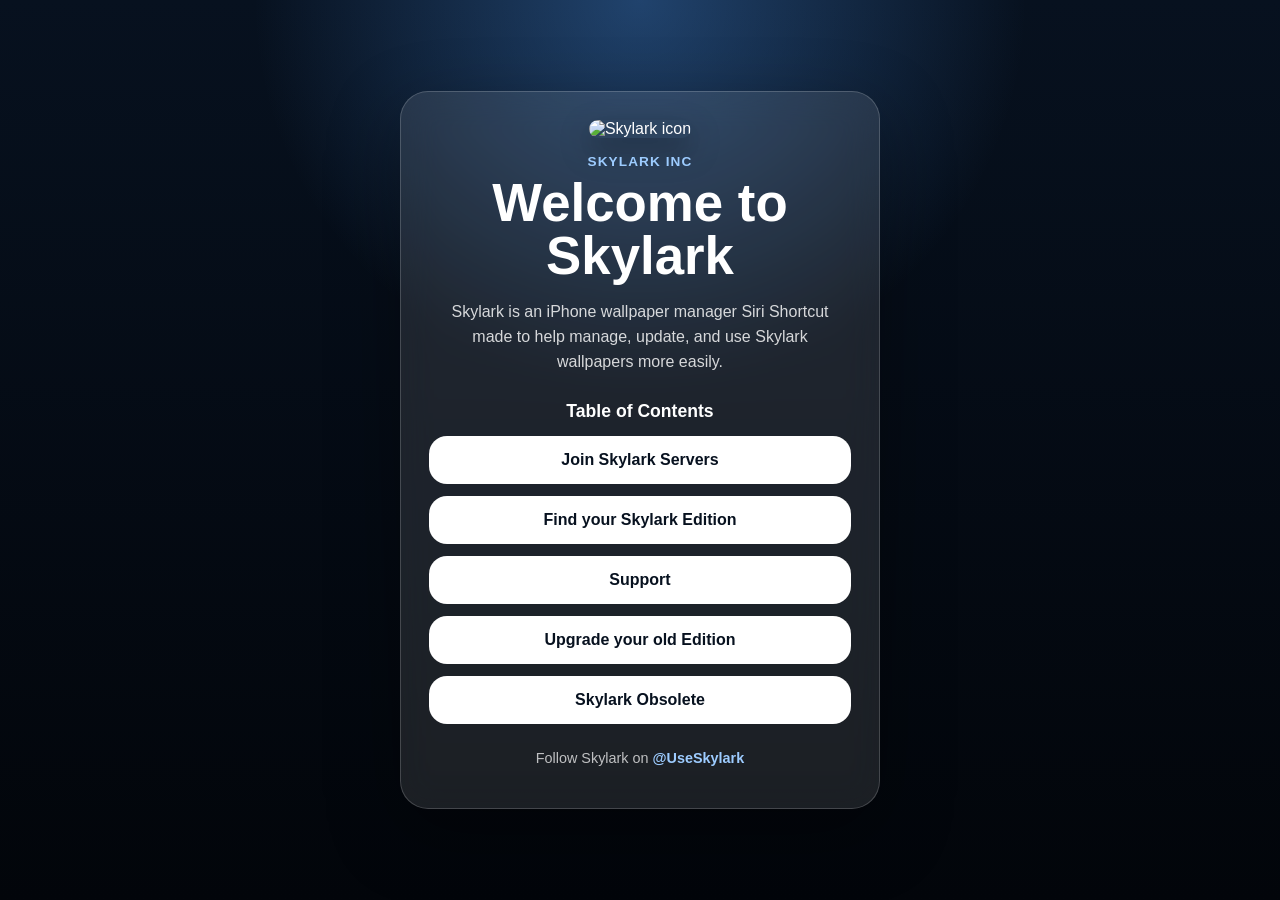
==== index.html @ 29548a76 "Update index.html" ====
<!DOCTYPE html>
<html lang="en">
<head>
  <meta charset="UTF-8" />
  <meta name="viewport" content="width=device-width, initial-scale=1.0" />

  <title>Skylark Inc</title>

  <link rel="stylesheet" href="/style.css" />
  <link rel="icon" href="/0019A648-6056-4C45-B1F3-145DB1BBA696.png" />
  <link rel="apple-touch-icon" href="/0019A648-6056-4C45-B1F3-145DB1BBA696.png" />
</head>
<body>
  <main class="page">
    <section class="card">
      <img src="/Web-icon.JPEG" alt="Skylark icon" class="logo" />

      <p class="eyebrow">Skylark Inc</p>

      <h1>Welcome to Skylark</h1>

      <p class="description">
        Skylark is an iPhone wallpaper manager Siri Shortcut made to help manage,
        update, and use Skylark wallpapers more easily.
      </p>

      <section class="toc">
  <h2>Table of Contents</h2>

  <a class="toc-button" href="/Join/">
    Join Skylark Servers
  </a>

  <a class="toc-button" href="/FindEdition/">
    Find your Skylark Edition
  </a>

  <a class="toc-button" href="/Support/">
    Support
  </a>

  <a class="toc-button" href="/UpgradeEdition/">
    Upgrade your old Edition
  </a>

  <a class="toc-button" href="/Support/Obsolete/">
    Skylark Obsolete
  </a>
</section>

      <footer>
        <p>
          Follow Skylark on
          <a href="https://x.com/UseSkylark" target="_blank" rel="noopener noreferrer">
            @UseSkylark
          </a>
        </p>
      </footer>
    </section>
  </main>
</body>
</html>
---- style.css ----
* {
  box-sizing: border-box;
}

html {
  min-height: 100%;
}

body {
  margin: 0;
  min-height: 100vh;
  font-family: -apple-system, BlinkMacSystemFont, "SF Pro Display", "Segoe UI", sans-serif;
  background:
    radial-gradient(circle at top, rgba(80, 160, 255, 0.35), transparent 35%),
    linear-gradient(180deg, #07111f, #02050a);
  color: #ffffff;
}

.page {
  min-height: 100vh;
  display: flex;
  align-items: center;
  justify-content: center;
  padding: 28px;
}

.card {
  width: 100%;
  max-width: 480px;
  padding: 28px;
  text-align: center;
  border-radius: 28px;
  background: rgba(255, 255, 255, 0.1);
  border: 1px solid rgba(255, 255, 255, 0.18);
  box-shadow: 0 24px 70px rgba(0, 0, 0, 0.35);
  backdrop-filter: blur(18px);
  -webkit-backdrop-filter: blur(18px);
}

.logo {
  width: 82px;
  height: 82px;
  object-fit: cover;
  border-radius: 22px;
  margin-bottom: 16px;
  box-shadow: 0 12px 30px rgba(0, 0, 0, 0.35);
}

.eyebrow {
  margin: 0 0 8px;
  color: #9dccff;
  font-size: 0.85rem;
  font-weight: 700;
  letter-spacing: 0.08em;
  text-transform: uppercase;
}

h1 {
  margin: 0;
  font-size: clamp(2.1rem, 9vw, 3.3rem);
  line-height: 1;
}

.description {
  margin: 18px auto 26px;
  max-width: 380px;
  color: rgba(255, 255, 255, 0.82);
  font-size: 1rem;
  line-height: 1.55;
}

.toc {
  margin-top: 18px;
}

.toc h2 {
  margin: 0 0 14px;
  font-size: 1.1rem;
}

.toc-button {
  display: block;
  width: 100%;
  margin: 12px 0;
  padding: 15px 18px;
  border-radius: 18px;
  text-decoration: none;
  color: #07111f;
  background: #ffffff;
  font-weight: 800;
  transition: transform 0.18s ease, opacity 0.18s ease;
}

.toc-button:hover {
  transform: translateY(-2px);
}

.toc-button:active {
  transform: scale(0.98);
  opacity: 0.85;
}

footer {
  margin-top: 26px;
  font-size: 0.9rem;
  color: rgba(255, 255, 255, 0.72);
}

footer a {
  color: #9dccff;
  font-weight: 800;
  text-decoration: none;
}

footer a:hover {
  text-decoration: underline;
}

@media (max-width: 420px) {
  .page {
    padding: 18px;
  }

  .card {
    padding: 24px 18px;
    border-radius: 24px;
  }

  .description {
    font-size: 0.95rem;
  }
}
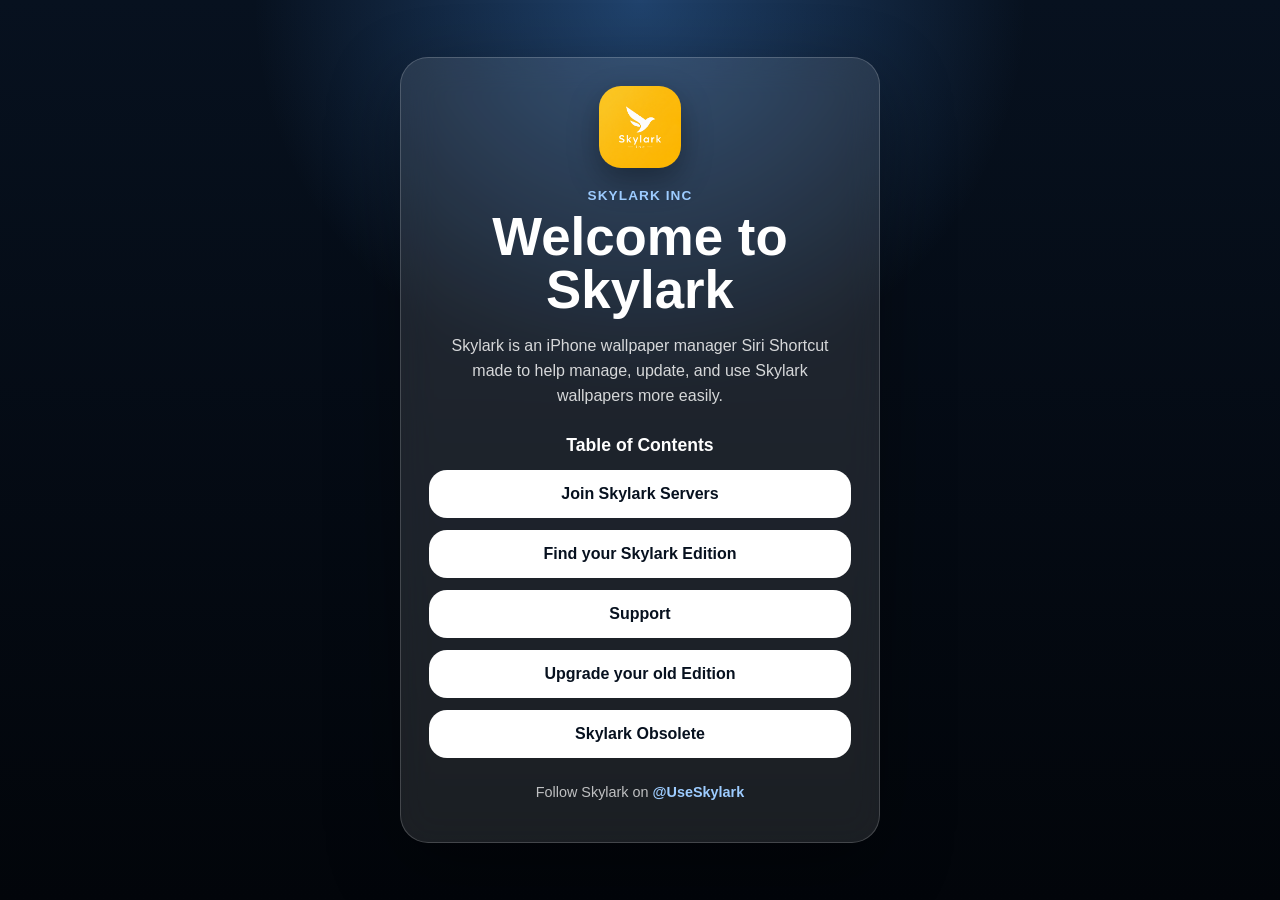
==== commit 8e14bd53: "Update index.html" ====
--- a/index.html
+++ b/index.html
@@ -13,7 +13,7 @@
 <body>
   <main class="page">
     <section class="card">
-      <img src="/Web-icon.JPEG" alt="Skylark icon" class="logo" />
+      <img src="/0019A648-6056-4C45-B1F3-145DB1BBA696.png" alt="Skylark icon" class="logo" />
 
       <p class="eyebrow">Skylark Inc</p>
 
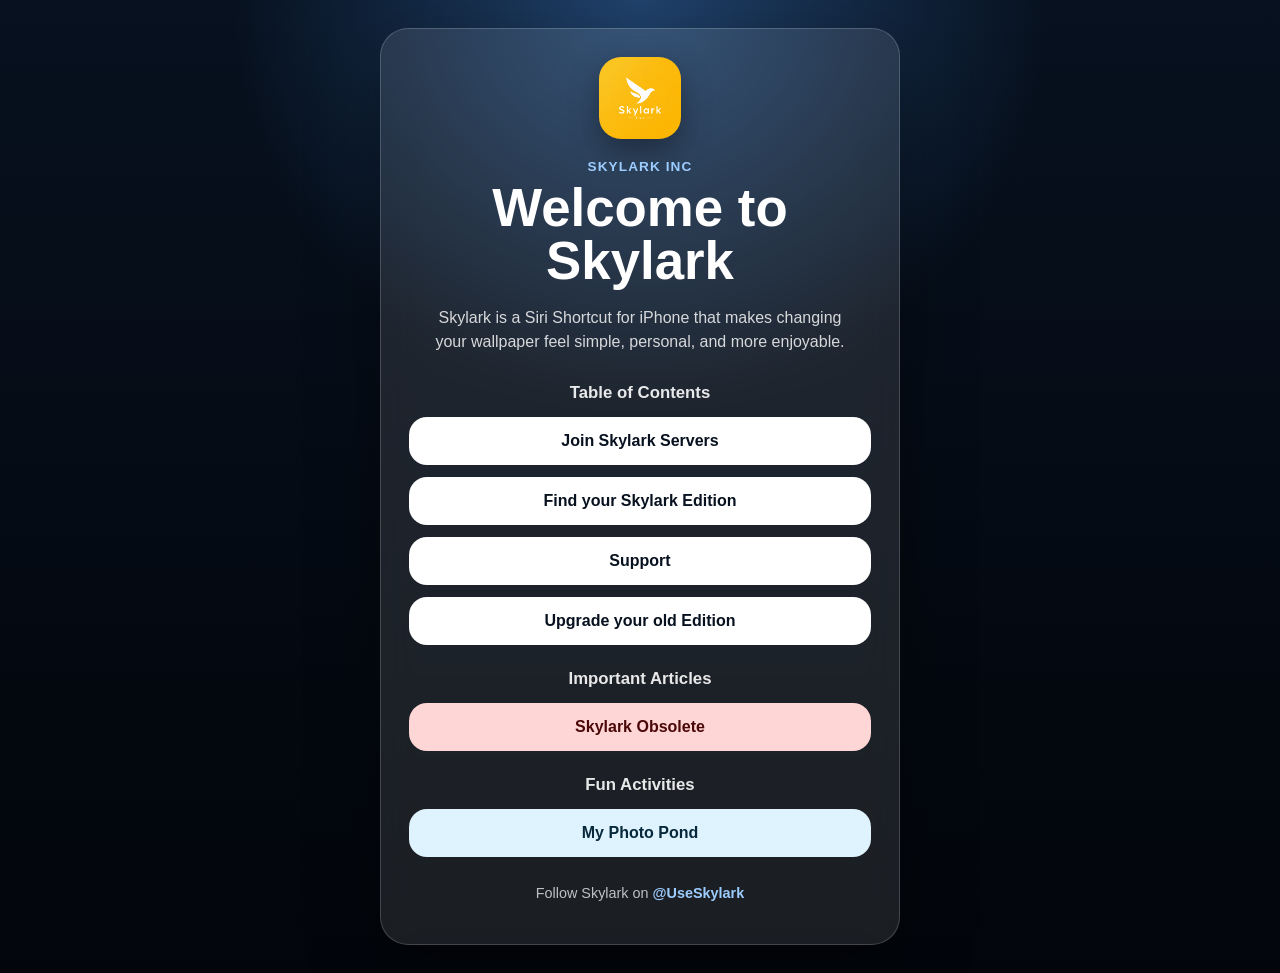
==== commit 459f976b: "Update index.html" ====
--- a/index.html
+++ b/index.html
@@ -20,33 +20,34 @@
       <h1>Welcome to Skylark</h1>
 
       <p class="description">
-        Skylark is an iPhone wallpaper manager Siri Shortcut made to help manage,
-        update, and use Skylark wallpapers more easily.
+        Skylark is a Siri Shortcut for iPhone that makes changing your wallpaper feel simple,
+        personal, and more enjoyable.
       </p>
 
-      <section class="toc">
-  <h2>Table of Contents</h2>
+      <section class="link-section">
+        <h2>Table of Contents</h2>
 
-  <a class="toc-button" href="/Join/">
-    Join Skylark Servers
-  </a>
+        <a class="link-button" href="/Join/">Join Skylark Servers</a>
+        <a class="link-button" href="/FindEdition/">Find your Skylark Edition</a>
+        <a class="link-button" href="/Support/">Support</a>
+        <a class="link-button" href="/UpgradeEdition/">Upgrade your old Edition</a>
+      </section>
 
-  <a class="toc-button" href="/FindEdition/">
-    Find your Skylark Edition
-  </a>
+      <section class="link-section">
+        <h2>Important Articles</h2>
 
-  <a class="toc-button" href="/Support/">
-    Support
-  </a>
+        <a class="link-button warning-link" href="/Support/Obsolete/">
+          Skylark Obsolete
+        </a>
+      </section>
 
-  <a class="toc-button" href="/UpgradeEdition/">
-    Upgrade your old Edition
-  </a>
+      <section class="link-section">
+        <h2>Fun Activities</h2>
 
-  <a class="toc-button" href="/Support/Obsolete/">
-    Skylark Obsolete
-  </a>
-</section>
+        <a class="link-button fun-link" href="/MyPhotoPond/">
+          My Photo Pond
+        </a>
+      </section>
 
       <footer>
         <p>
--- a/style.css
+++ b/style.css
@@ -26,7 +26,7 @@
 
 .card {
   width: 100%;
-  max-width: 480px;
+  max-width: 520px;
   padding: 28px;
   text-align: center;
   border-radius: 28px;
@@ -62,23 +62,24 @@
 }
 
 .description {
-  margin: 18px auto 26px;
-  max-width: 380px;
+  margin: 18px auto 28px;
+  max-width: 410px;
   color: rgba(255, 255, 255, 0.82);
   font-size: 1rem;
   line-height: 1.55;
 }
 
-.toc {
-  margin-top: 18px;
+.link-section {
+  margin-top: 24px;
 }
 
-.toc h2 {
+.link-section h2 {
   margin: 0 0 14px;
-  font-size: 1.1rem;
+  font-size: 1.05rem;
+  color: rgba(255, 255, 255, 0.9);
 }
 
-.toc-button {
+.link-button {
   display: block;
   width: 100%;
   margin: 12px 0;
@@ -91,17 +92,27 @@
   transition: transform 0.18s ease, opacity 0.18s ease;
 }
 
-.toc-button:hover {
+.link-button:hover {
   transform: translateY(-2px);
 }
 
-.toc-button:active {
+.link-button:active {
   transform: scale(0.98);
   opacity: 0.85;
 }
 
+.warning-link {
+  background: #ffd6d6;
+  color: #4b0808;
+}
+
+.fun-link {
+  background: #dff3ff;
+  color: #06283a;
+}
+
 footer {
-  margin-top: 26px;
+  margin-top: 28px;
   font-size: 0.9rem;
   color: rgba(255, 255, 255, 0.72);
 }
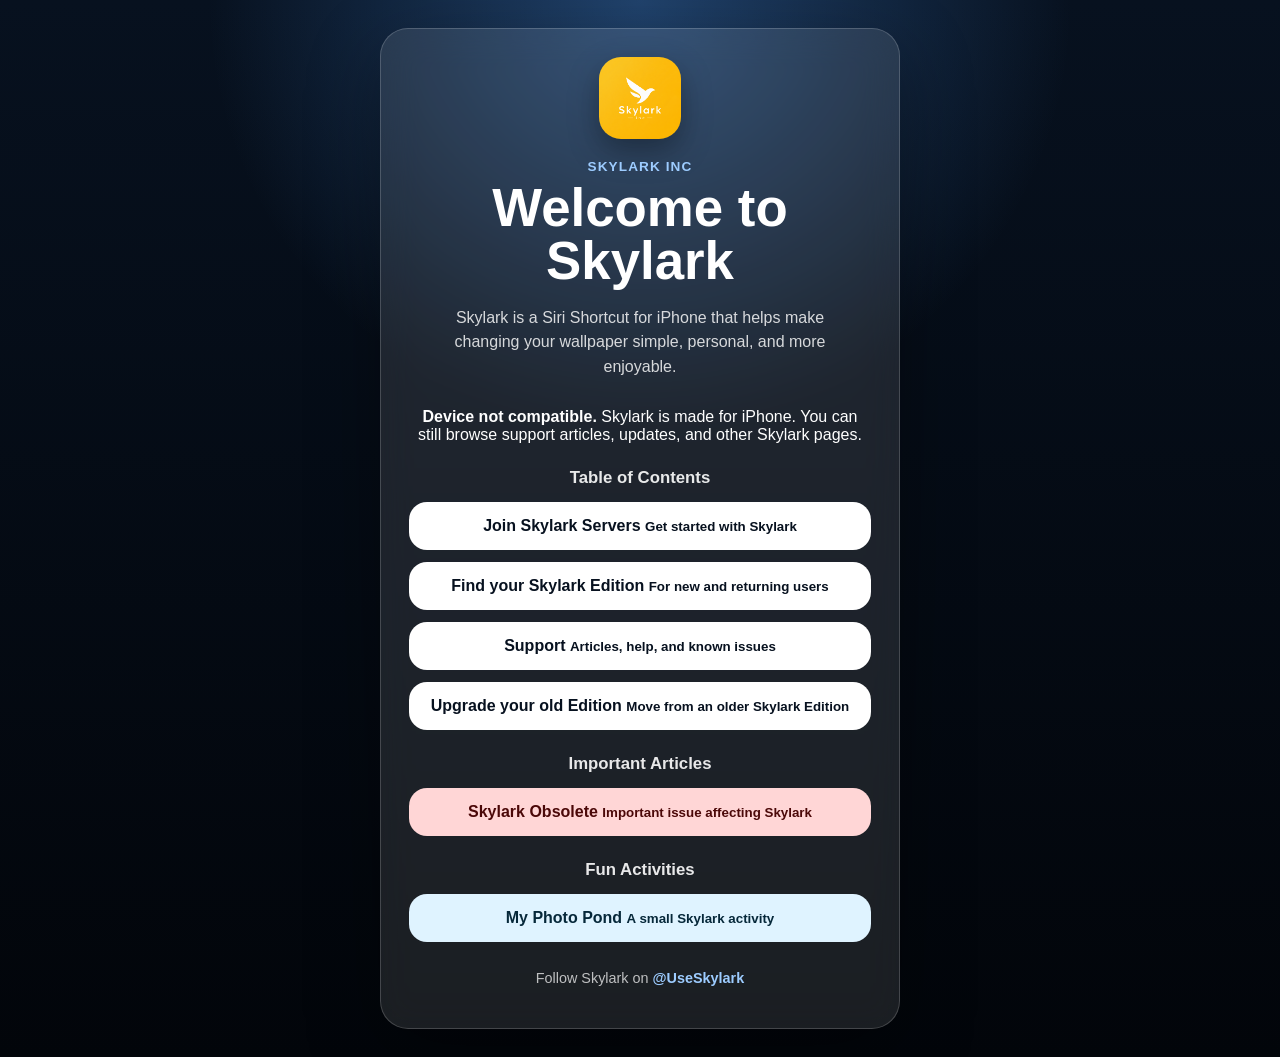
==== commit 1eb06fd7: "Update index.html" ====
--- a/index.html
+++ b/index.html
@@ -10,6 +10,7 @@
   <link rel="icon" href="/0019A648-6056-4C45-B1F3-145DB1BBA696.png" />
   <link rel="apple-touch-icon" href="/0019A648-6056-4C45-B1F3-145DB1BBA696.png" />
 </head>
+
 <body>
   <main class="page">
     <section class="card">
@@ -20,24 +21,45 @@
       <h1>Welcome to Skylark</h1>
 
       <p class="description">
-        Skylark is a Siri Shortcut for iPhone that makes changing your wallpaper feel simple,
+        Skylark is a Siri Shortcut for iPhone that helps make changing your wallpaper simple,
         personal, and more enjoyable.
       </p>
+
+      <div id="device-warning" class="device-warning" hidden>
+        <strong>Device not compatible.</strong>
+        Skylark is made for iPhone. You can still browse support articles, updates, and other Skylark pages.
+      </div>
 
       <section class="link-section">
         <h2>Table of Contents</h2>
 
-        <a class="link-button" href="/Join/">Join Skylark Servers</a>
-        <a class="link-button" href="/FindEdition/">Find your Skylark Edition</a>
-        <a class="link-button" href="/Support/">Support</a>
-        <a class="link-button" href="/UpgradeEdition/">Upgrade your old Edition</a>
+        <a class="link-button" href="/Join/">
+          <span>Join Skylark Servers</span>
+          <small>Get started with Skylark</small>
+        </a>
+
+        <a class="link-button" href="/FindEdition/">
+          <span>Find your Skylark Edition</span>
+          <small>For new and returning users</small>
+        </a>
+
+        <a class="link-button" href="/Support/">
+          <span>Support</span>
+          <small>Articles, help, and known issues</small>
+        </a>
+
+        <a class="link-button" href="/UpgradeEdition/">
+          <span>Upgrade your old Edition</span>
+          <small>Move from an older Skylark Edition</small>
+        </a>
       </section>
 
       <section class="link-section">
         <h2>Important Articles</h2>
 
         <a class="link-button warning-link" href="/Support/Obsolete/">
-          Skylark Obsolete
+          <span>Skylark Obsolete</span>
+          <small>Important issue affecting Skylark</small>
         </a>
       </section>
 
@@ -45,19 +67,33 @@
         <h2>Fun Activities</h2>
 
         <a class="link-button fun-link" href="/MyPhotoPond/">
-          My Photo Pond
+          <span>My Photo Pond</span>
+          <small>A small Skylark activity</small>
         </a>
       </section>
 
       <footer>
         <p>
           Follow Skylark on
-          <a href="https://x.com/UseSkylark" target="_blank" rel="noopener noreferrer">
-            @UseSkylark
-          </a>
+          <a href="https://x.com/UseSkylark" target="_blank" rel="noopener noreferrer">@UseSkylark</a>
         </p>
       </footer>
     </section>
   </main>
+
+  <script>
+    const ua = navigator.userAgent || navigator.vendor || "";
+
+    const isIPhone = /iPhone|iPod/i.test(ua);
+    const isIPad = /iPad/i.test(ua);
+    const isMac = /Macintosh|Mac OS X/i.test(ua);
+    const isAndroid = /Android/i.test(ua);
+
+    const isCompatibleOrAllowed = isIPhone || isIPad || isMac;
+
+    if (!isCompatibleOrAllowed || isAndroid) {
+      document.getElementById("device-warning").hidden = false;
+    }
+  </script>
 </body>
 </html>
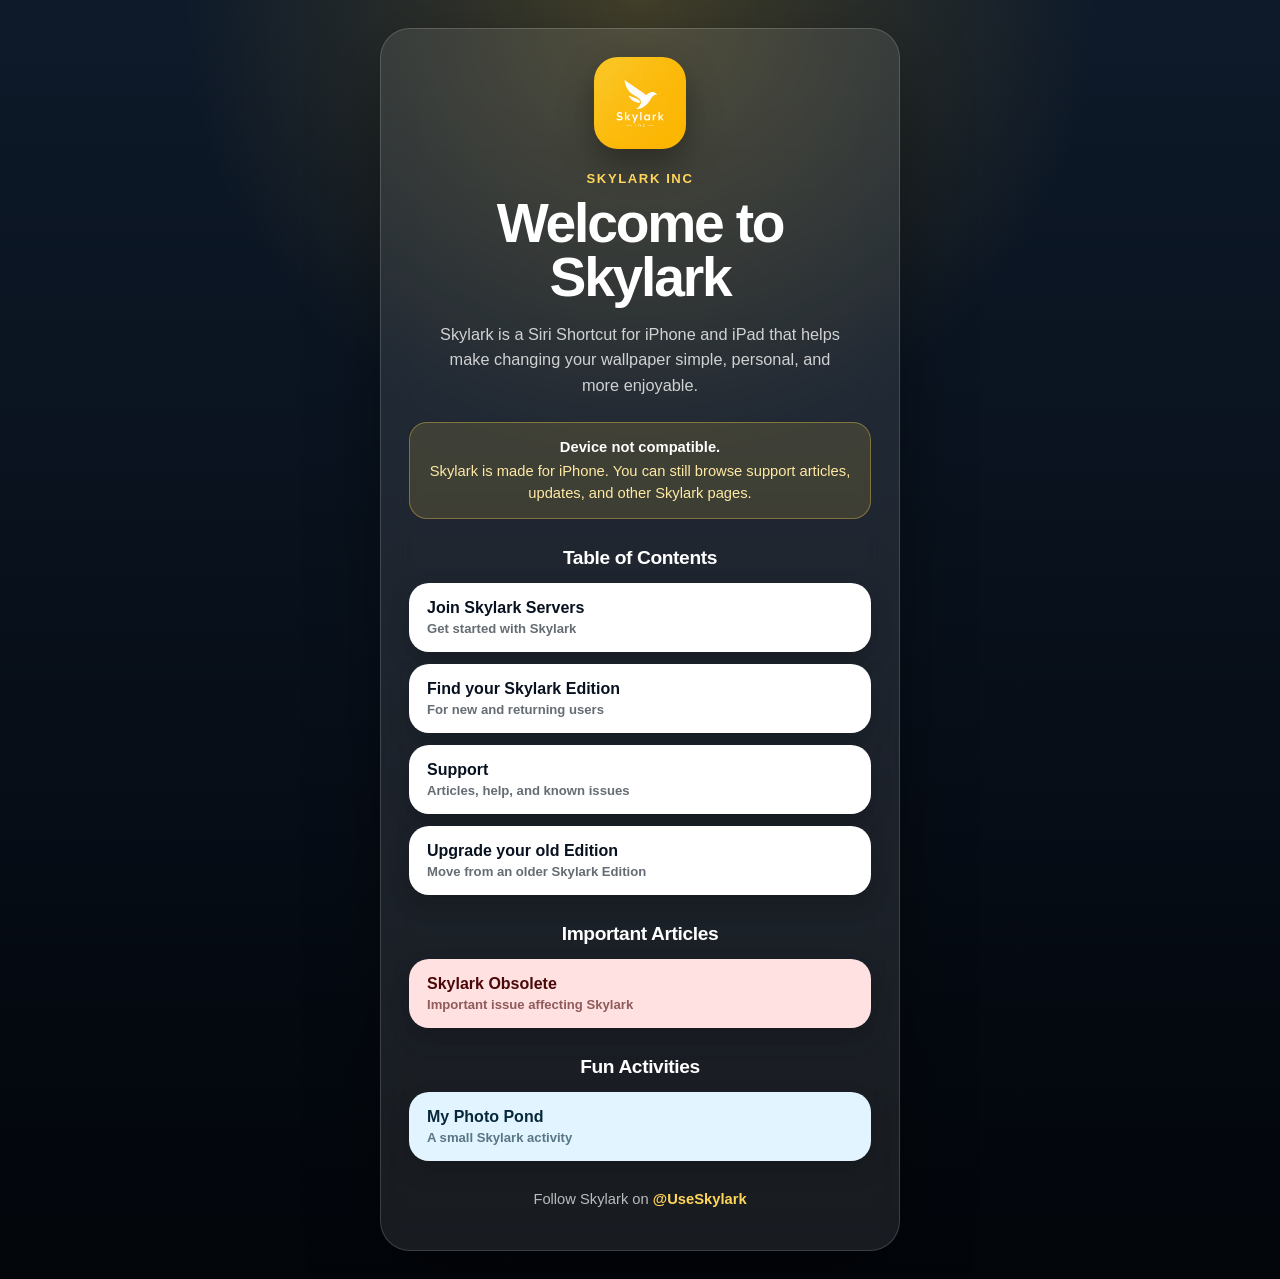
==== commit cdd63a60: "Update index.html" ====
--- a/index.html
+++ b/index.html
@@ -21,7 +21,7 @@
       <h1>Welcome to Skylark</h1>
 
       <p class="description">
-        Skylark is a Siri Shortcut for iPhone that helps make changing your wallpaper simple,
+        Skylark is a Siri Shortcut for iPhone and iPad that helps make changing your wallpaper simple,
         personal, and more enjoyable.
       </p>
 
--- a/style.css
+++ b/style.css
@@ -11,8 +11,8 @@
   min-height: 100vh;
   font-family: -apple-system, BlinkMacSystemFont, "SF Pro Display", "Segoe UI", sans-serif;
   background:
-    radial-gradient(circle at top, rgba(80, 160, 255, 0.35), transparent 35%),
-    linear-gradient(180deg, #07111f, #02050a);
+    radial-gradient(circle at top, rgba(255, 198, 41, 0.22), transparent 32%),
+    linear-gradient(180deg, #0e1a2a, #02050a);
   color: #ffffff;
 }
 
@@ -29,96 +29,138 @@
   max-width: 520px;
   padding: 28px;
   text-align: center;
-  border-radius: 28px;
-  background: rgba(255, 255, 255, 0.1);
-  border: 1px solid rgba(255, 255, 255, 0.18);
-  box-shadow: 0 24px 70px rgba(0, 0, 0, 0.35);
+  border-radius: 30px;
+  background: rgba(255, 255, 255, 0.09);
+  border: 1px solid rgba(255, 255, 255, 0.16);
+  box-shadow: 0 24px 70px rgba(0, 0, 0, 0.38);
   backdrop-filter: blur(18px);
   -webkit-backdrop-filter: blur(18px);
 }
 
 .logo {
-  width: 82px;
-  height: 82px;
+  width: 92px;
+  height: 92px;
   object-fit: cover;
-  border-radius: 22px;
-  margin-bottom: 16px;
-  box-shadow: 0 12px 30px rgba(0, 0, 0, 0.35);
+  border-radius: 24px;
+  margin-bottom: 18px;
+  box-shadow: 0 14px 34px rgba(0, 0, 0, 0.36);
 }
 
 .eyebrow {
-  margin: 0 0 8px;
-  color: #9dccff;
-  font-size: 0.85rem;
-  font-weight: 700;
-  letter-spacing: 0.08em;
+  margin: 0 0 10px;
+  color: #ffd65a;
+  font-size: 0.82rem;
+  font-weight: 800;
+  letter-spacing: 0.12em;
   text-transform: uppercase;
 }
 
 h1 {
   margin: 0;
-  font-size: clamp(2.1rem, 9vw, 3.3rem);
-  line-height: 1;
+  font-size: clamp(2.25rem, 9vw, 3.45rem);
+  line-height: 0.98;
+  letter-spacing: -0.04em;
 }
 
 .description {
-  margin: 18px auto 28px;
+  margin: 18px auto 24px;
   max-width: 410px;
-  color: rgba(255, 255, 255, 0.82);
-  font-size: 1rem;
+  color: rgba(255, 255, 255, 0.78);
+  font-size: 1.02rem;
   line-height: 1.55;
 }
 
+.device-warning {
+  margin: 20px 0 8px;
+  padding: 14px 16px;
+  border-radius: 18px;
+  background: rgba(255, 214, 80, 0.14);
+  border: 1px solid rgba(255, 214, 80, 0.35);
+  color: #ffe9a3;
+  font-size: 0.92rem;
+  line-height: 1.45;
+}
+
+.device-warning strong {
+  display: block;
+  color: #ffffff;
+  margin-bottom: 3px;
+}
+
 .link-section {
-  margin-top: 24px;
+  margin-top: 28px;
 }
 
 .link-section h2 {
   margin: 0 0 14px;
-  font-size: 1.05rem;
-  color: rgba(255, 255, 255, 0.9);
+  font-size: 1.2rem;
+  letter-spacing: -0.02em;
 }
 
 .link-button {
   display: block;
   width: 100%;
   margin: 12px 0;
-  padding: 15px 18px;
-  border-radius: 18px;
+  padding: 16px 18px;
+  border-radius: 20px;
+  text-align: left;
   text-decoration: none;
   color: #07111f;
   background: #ffffff;
   font-weight: 800;
-  transition: transform 0.18s ease, opacity 0.18s ease;
+  box-shadow: 0 10px 22px rgba(0, 0, 0, 0.18);
+  transition: transform 0.18s ease, opacity 0.18s ease, box-shadow 0.18s ease;
+}
+
+.link-button span {
+  display: block;
+  font-size: 1rem;
+}
+
+.link-button small {
+  display: block;
+  margin-top: 4px;
+  color: rgba(7, 17, 31, 0.62);
+  font-size: 0.82rem;
+  font-weight: 700;
 }
 
 .link-button:hover {
   transform: translateY(-2px);
+  box-shadow: 0 14px 26px rgba(0, 0, 0, 0.24);
 }
 
 .link-button:active {
-  transform: scale(0.98);
-  opacity: 0.85;
+  transform: scale(0.985);
+  opacity: 0.86;
 }
 
 .warning-link {
-  background: #ffd6d6;
+  background: #ffe1e1;
   color: #4b0808;
 }
 
+.warning-link small {
+  color: rgba(75, 8, 8, 0.62);
+}
+
 .fun-link {
-  background: #dff3ff;
+  background: #e1f4ff;
   color: #06283a;
 }
 
+.fun-link small {
+  color: rgba(6, 40, 58, 0.62);
+}
+
 footer {
-  margin-top: 28px;
-  font-size: 0.9rem;
-  color: rgba(255, 255, 255, 0.72);
+  margin-top: 30px;
+  font-size: 0.92rem;
+  color: rgba(255, 255, 255, 0.7);
 }
 
 footer a {
-  color: #9dccff;
+  color: #ffd65a;
   font-weight: 800;
   text-decoration: none;
 }
@@ -134,10 +176,19 @@
 
   .card {
     padding: 24px 18px;
-    border-radius: 24px;
+    border-radius: 26px;
+  }
+
+  .logo {
+    width: 84px;
+    height: 84px;
   }
 
   .description {
-    font-size: 0.95rem;
+    font-size: 0.96rem;
+  }
+
+  .link-button {
+    padding: 15px 16px;
   }
 }
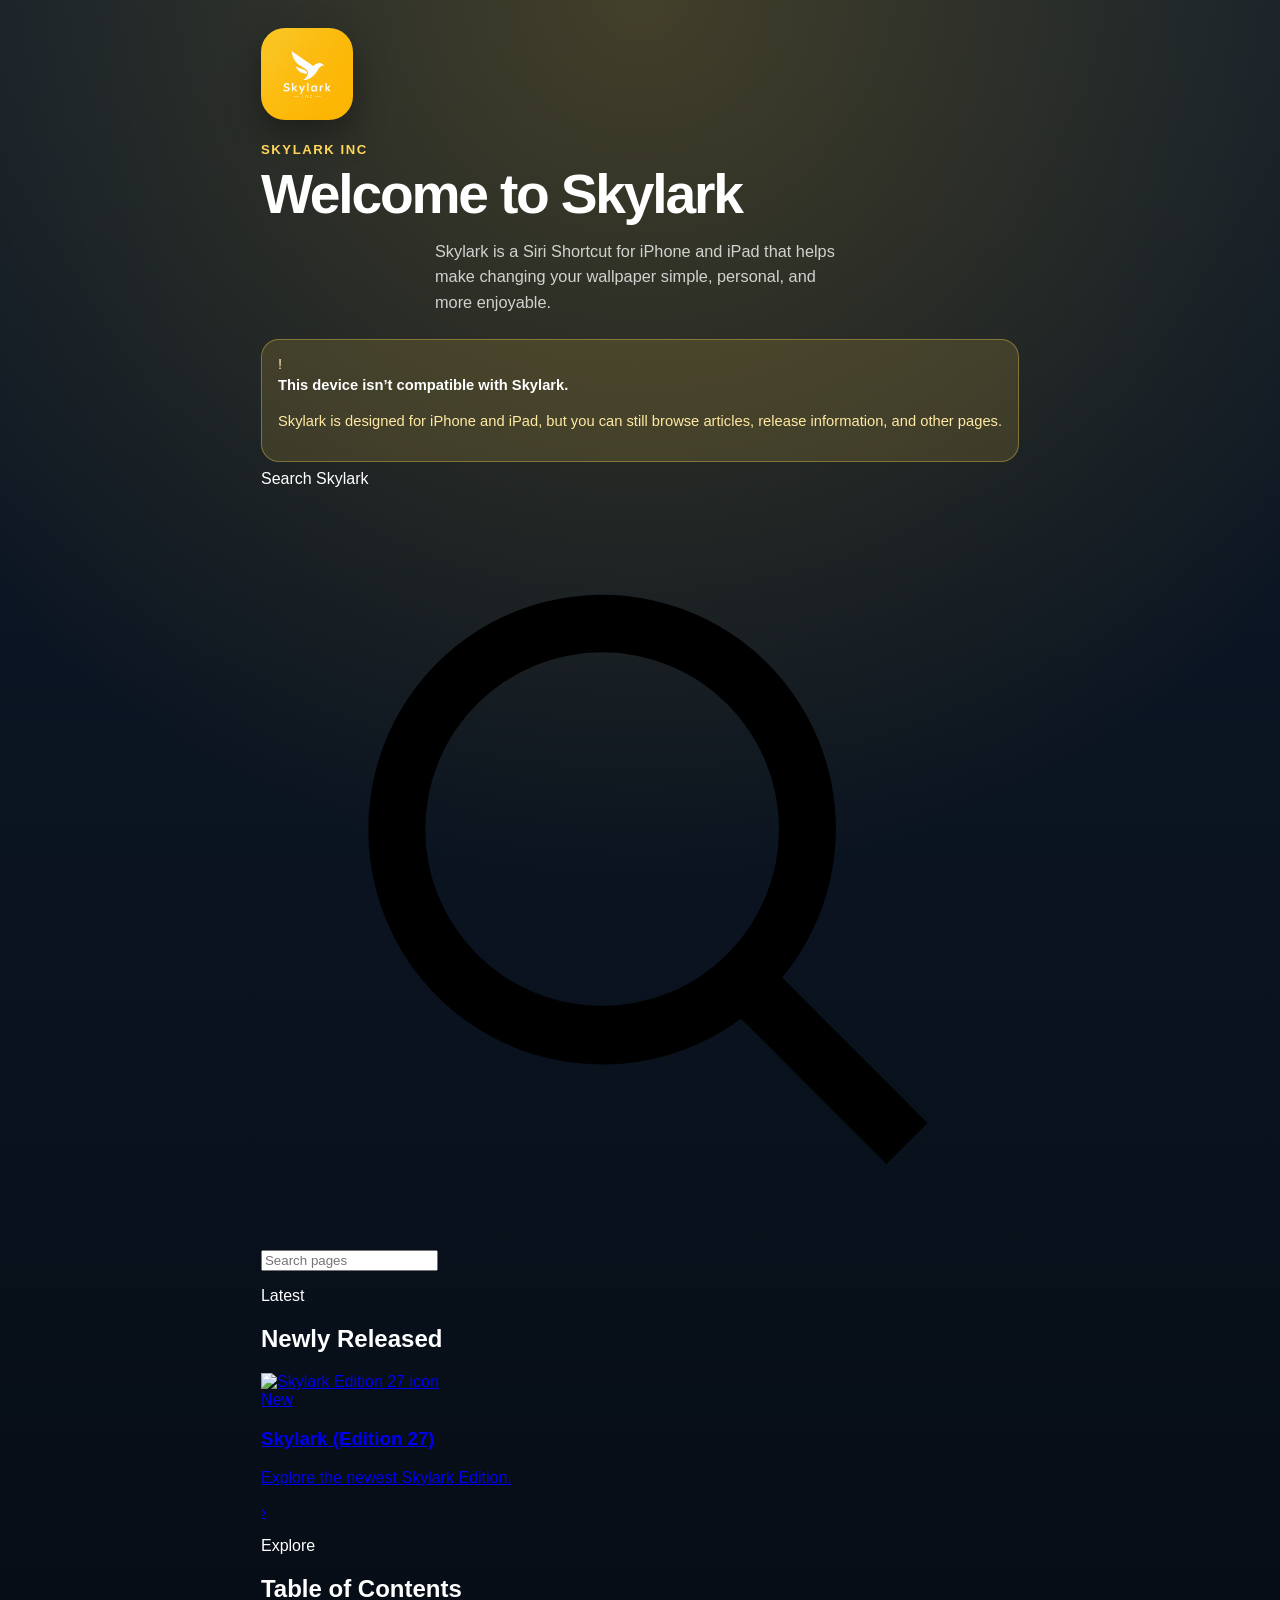
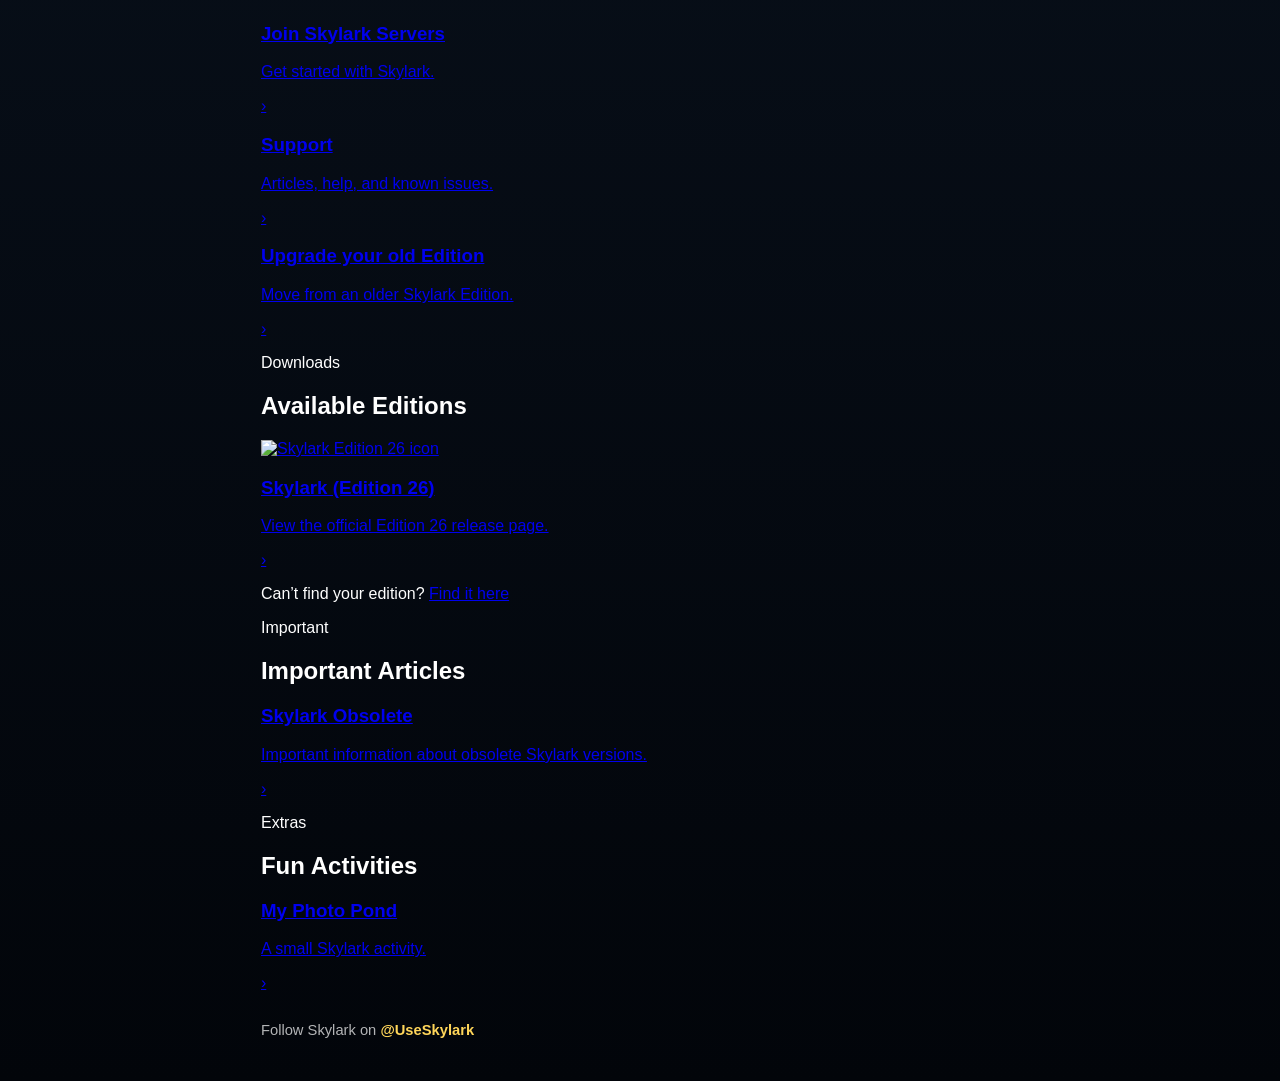
==== commit 899f500e: "Update index.html" ====
--- a/index.html
+++ b/index.html
@@ -2,98 +2,838 @@
 <html lang="en">
 <head>
   <meta charset="UTF-8" />
-  <meta name="viewport" content="width=device-width, initial-scale=1.0" />
+
+  <meta
+    name="viewport"
+    content="width=device-width, initial-scale=1.0, viewport-fit=cover"
+  />
+
+  <meta
+    name="theme-color"
+    content="#07111f"
+  />
 
   <title>Skylark Inc</title>
 
-  <link rel="stylesheet" href="/style.css" />
-  <link rel="icon" href="/0019A648-6056-4C45-B1F3-145DB1BBA696.png" />
-  <link rel="apple-touch-icon" href="/0019A648-6056-4C45-B1F3-145DB1BBA696.png" />
+  <link
+    rel="stylesheet"
+    href="/style.css"
+  />
+
+  <link
+    rel="icon"
+    href="/0019A648-6056-4C45-B1F3-145DB1BBA696.png"
+  />
+
+  <link
+    rel="apple-touch-icon"
+    href="/0019A648-6056-4C45-B1F3-145DB1BBA696.png"
+  />
 </head>
 
 <body>
+
   <main class="page">
-    <section class="card">
-      <img src="/0019A648-6056-4C45-B1F3-145DB1BBA696.png" alt="Skylark icon" class="logo" />
-
-      <p class="eyebrow">Skylark Inc</p>
-
-      <h1>Welcome to Skylark</h1>
-
-      <p class="description">
-        Skylark is a Siri Shortcut for iPhone and iPad that helps make changing your wallpaper simple,
-        personal, and more enjoyable.
-      </p>
-
-      <div id="device-warning" class="device-warning" hidden>
-        <strong>Device not compatible.</strong>
-        Skylark is made for iPhone. You can still browse support articles, updates, and other Skylark pages.
+
+    <div class="site-shell">
+
+      <!-- =====================================================
+           HERO
+      ====================================================== -->
+
+      <header class="hero">
+
+        <img
+          src="/0019A648-6056-4C45-B1F3-145DB1BBA696.png"
+          alt="Skylark icon"
+          class="logo"
+        />
+
+        <p class="eyebrow">
+          Skylark Inc
+        </p>
+
+        <h1>
+          Welcome to Skylark
+        </h1>
+
+        <p class="description">
+          Skylark is a Siri Shortcut for iPhone and iPad that helps make
+          changing your wallpaper simple, personal, and more enjoyable.
+        </p>
+
+      </header>
+
+
+      <!-- =====================================================
+           DEVICE WARNING
+      ====================================================== -->
+
+      <div
+        id="device-warning"
+        class="device-warning"
+        hidden
+      >
+        <div class="warning-icon">
+          !
+        </div>
+
+        <div>
+          <strong>
+            This device isn’t compatible with Skylark.
+          </strong>
+
+          <p>
+            Skylark is designed for iPhone and iPad, but you can still
+            browse articles, release information, and other pages.
+          </p>
+        </div>
       </div>
 
-      <section class="link-section">
-        <h2>Table of Contents</h2>
-
-        <a class="link-button" href="/Join/">
-          <span>Join Skylark Servers</span>
-          <small>Get started with Skylark</small>
-        </a>
-
-        <a class="link-button" href="/FindEdition/">
-          <span>Find your Skylark Edition</span>
-          <small>For new and returning users</small>
-        </a>
-
-        <a class="link-button" href="/Support/">
-          <span>Support</span>
-          <small>Articles, help, and known issues</small>
-        </a>
-
-        <a class="link-button" href="/UpgradeEdition/">
-          <span>Upgrade your old Edition</span>
-          <small>Move from an older Skylark Edition</small>
-        </a>
+
+      <!-- =====================================================
+           SEARCH
+      ====================================================== -->
+
+      <section class="search-section">
+
+        <label
+          for="siteSearch"
+          class="search-label"
+        >
+          Search Skylark
+        </label>
+
+        <div class="search-box">
+
+          <svg
+            class="search-icon"
+            viewBox="0 0 24 24"
+            aria-hidden="true"
+          >
+            <path
+              d="M10.8 5.2a5.6 5.6 0 1 0 0 11.2 5.6 5.6 0 0 0 0-11.2Zm-7.4 5.6a7.4 7.4 0 1 1 13.1 4.7l4.6 4.6-1.3 1.3-4.6-4.6a7.4 7.4 0 0 1-11.8-6Z"
+            />
+          </svg>
+
+          <input
+            type="search"
+            id="siteSearch"
+            placeholder="Search pages"
+            autocomplete="off"
+            spellcheck="false"
+          />
+
+          <button
+            type="button"
+            id="clearSearch"
+            class="clear-search"
+            aria-label="Clear search"
+            hidden
+          >
+            ×
+          </button>
+
+        </div>
+
+        <p
+          id="searchStatus"
+          class="search-status"
+          aria-live="polite"
+        ></p>
+
       </section>
 
-      <section class="link-section">
-        <h2>Important Articles</h2>
-
-        <a class="link-button warning-link" href="/Support/Obsolete/">
-          <span>Skylark Obsolete</span>
-          <small>Important issue affecting Skylark</small>
-        </a>
+
+      <!-- =====================================================
+           NEWLY RELEASED
+      ====================================================== -->
+
+      <section
+        class="content-section searchable-section"
+        data-section
+      >
+
+        <div class="section-heading">
+
+          <div>
+            <p class="section-kicker">
+              Latest
+            </p>
+
+            <h2>
+              Newly Released
+            </h2>
+          </div>
+
+        </div>
+
+
+        <div class="product-grid">
+
+          <a
+            class="product-card new-release searchable-item"
+            href="https://skylark-inc.github.io/Skylark-Edition27/"
+            data-search="Skylark Edition 27 newly released latest release iOS 27"
+          >
+
+            <img
+              src="https://skylark-inc.github.io/Skylark-Edition27/Skylark-Edition-27-Icon.jpeg"
+              alt="Skylark Edition 27 icon"
+              class="product-icon"
+            />
+
+            <div class="product-info">
+
+              <span class="new-badge">
+                New
+              </span>
+
+              <h3>
+                Skylark (Edition 27)
+              </h3>
+
+              <p>
+                Explore the newest Skylark Edition.
+              </p>
+
+            </div>
+
+            <span
+              class="chevron"
+              aria-hidden="true"
+            >
+              ›
+            </span>
+
+          </a>
+
+        </div>
+
       </section>
 
-      <section class="link-section">
-        <h2>Fun Activities</h2>
-
-        <a class="link-button fun-link" href="/MyPhotoPond/">
-          <span>My Photo Pond</span>
-          <small>A small Skylark activity</small>
-        </a>
+
+      <!-- =====================================================
+           TABLE OF CONTENTS
+      ====================================================== -->
+
+      <section
+        class="content-section searchable-section"
+        data-section
+      >
+
+        <div class="section-heading">
+
+          <div>
+            <p class="section-kicker">
+              Explore
+            </p>
+
+            <h2>
+              Table of Contents
+            </h2>
+          </div>
+
+        </div>
+
+
+        <div class="link-grid">
+
+          <a
+            class="nav-card searchable-item"
+            href="/Join/"
+            data-search="Join Skylark Servers get started server"
+          >
+            <div>
+              <h3>
+                Join Skylark Servers
+              </h3>
+
+              <p>
+                Get started with Skylark.
+              </p>
+            </div>
+
+            <span
+              class="chevron"
+              aria-hidden="true"
+            >
+              ›
+            </span>
+          </a>
+
+
+          <a
+            class="nav-card searchable-item"
+            href="/Support/"
+            data-search="Support help articles known issues troubleshooting"
+          >
+            <div>
+              <h3>
+                Support
+              </h3>
+
+              <p>
+                Articles, help, and known issues.
+              </p>
+            </div>
+
+            <span
+              class="chevron"
+              aria-hidden="true"
+            >
+              ›
+            </span>
+          </a>
+
+
+          <a
+            class="nav-card searchable-item"
+            href="/UpgradeEdition/"
+            data-search="Upgrade old Skylark Edition update edition"
+          >
+            <div>
+              <h3>
+                Upgrade your old Edition
+              </h3>
+
+              <p>
+                Move from an older Skylark Edition.
+              </p>
+            </div>
+
+            <span
+              class="chevron"
+              aria-hidden="true"
+            >
+              ›
+            </span>
+          </a>
+
+        </div>
+
       </section>
 
+
+      <!-- =====================================================
+           AVAILABLE EDITIONS
+      ====================================================== -->
+
+      <section
+        class="content-section searchable-section"
+        data-section
+      >
+
+        <div class="section-heading">
+
+          <div>
+            <p class="section-kicker">
+              Downloads
+            </p>
+
+            <h2>
+              Available Editions
+            </h2>
+          </div>
+
+        </div>
+
+
+        <div class="product-grid">
+
+          <a
+            class="product-card searchable-item"
+            href="https://skylark-inc.github.io/Skylark-Edition26/"
+            data-search="Skylark Edition 26 available edition download"
+          >
+
+            <img
+              src="https://skylark-inc.github.io/Skylark-Edition26/skylark-edition26-apple-touch-icon.png"
+              alt="Skylark Edition 26 icon"
+              class="product-icon"
+            />
+
+            <div class="product-info">
+
+              <h3>
+                Skylark (Edition 26)
+              </h3>
+
+              <p>
+                View the official Edition 26 release page.
+              </p>
+
+            </div>
+
+            <span
+              class="chevron"
+              aria-hidden="true"
+            >
+              ›
+            </span>
+
+          </a>
+
+        </div>
+
+
+        <p
+          class="edition-finder searchable-item finder-search-item"
+          data-search="find edition finder can't find your edition supported edition"
+        >
+          Can’t find your edition?
+          <a href="/FindEdition/">
+            Find it here
+          </a>
+        </p>
+
+      </section>
+
+
+      <!-- =====================================================
+           IMPORTANT ARTICLES
+      ====================================================== -->
+
+      <section
+        class="content-section searchable-section"
+        data-section
+      >
+
+        <div class="section-heading">
+
+          <div>
+            <p class="section-kicker">
+              Important
+            </p>
+
+            <h2>
+              Important Articles
+            </h2>
+          </div>
+
+        </div>
+
+
+        <div class="link-grid">
+
+          <a
+            class="nav-card warning-card searchable-item"
+            href="/Support/Obsolete/"
+            data-search="Skylark Obsolete important article issue obsolete support"
+          >
+
+            <div>
+
+              <h3>
+                Skylark Obsolete
+              </h3>
+
+              <p>
+                Important information about obsolete Skylark versions.
+              </p>
+
+            </div>
+
+            <span
+              class="chevron"
+              aria-hidden="true"
+            >
+              ›
+            </span>
+
+          </a>
+
+        </div>
+
+      </section>
+
+
+      <!-- =====================================================
+           FUN ACTIVITIES
+      ====================================================== -->
+
+      <section
+        class="content-section searchable-section"
+        data-section
+      >
+
+        <div class="section-heading">
+
+          <div>
+            <p class="section-kicker">
+              Extras
+            </p>
+
+            <h2>
+              Fun Activities
+            </h2>
+          </div>
+
+        </div>
+
+
+        <div class="link-grid">
+
+          <a
+            class="nav-card fun-card searchable-item"
+            href="/MyPhotoPond/"
+            data-search="My Photo Pond fun activity photos"
+          >
+
+            <div>
+
+              <h3>
+                My Photo Pond
+              </h3>
+
+              <p>
+                A small Skylark activity.
+              </p>
+
+            </div>
+
+            <span
+              class="chevron"
+              aria-hidden="true"
+            >
+              ›
+            </span>
+
+          </a>
+
+        </div>
+
+      </section>
+
+
+      <!-- =====================================================
+           NO SEARCH RESULTS
+      ====================================================== -->
+
+      <div
+        id="noResults"
+        class="no-results"
+        hidden
+      >
+
+        <strong>
+          Nothing found
+        </strong>
+
+        <p>
+          Try another Skylark page or edition name.
+        </p>
+
+      </div>
+
+
+      <!-- =====================================================
+           FOOTER
+      ====================================================== -->
+
       <footer>
+
         <p>
           Follow Skylark on
-          <a href="https://x.com/UseSkylark" target="_blank" rel="noopener noreferrer">@UseSkylark</a>
+
+          <a
+            href="https://x.com/UseSkylark"
+            target="_blank"
+            rel="noopener noreferrer"
+          >
+            @UseSkylark
+          </a>
         </p>
+
       </footer>
-    </section>
+
+    </div>
+
   </main>
 
+
   <script>
-    const ua = navigator.userAgent || navigator.vendor || "";
-
-    const isIPhone = /iPhone|iPod/i.test(ua);
-    const isIPad = /iPad/i.test(ua);
-    const isMac = /Macintosh|Mac OS X/i.test(ua);
-    const isAndroid = /Android/i.test(ua);
-
-    const isCompatibleOrAllowed = isIPhone || isIPad || isMac;
-
-    if (!isCompatibleOrAllowed || isAndroid) {
-      document.getElementById("device-warning").hidden = false;
+
+    /* ========================================================
+       DEVICE COMPATIBILITY MESSAGE
+
+       iPhone / iPad:
+       No warning.
+
+       Mac:
+       No warning.
+
+       Android / Windows / Linux / other platforms:
+       Show warning.
+    ======================================================== */
+
+    const ua =
+      navigator.userAgent ||
+      navigator.vendor ||
+      "";
+
+
+    const platform =
+      navigator.platform ||
+      "";
+
+
+    const touchPoints =
+      navigator.maxTouchPoints ||
+      0;
+
+
+    const isIPhone =
+      /iPhone|iPod/i.test(ua);
+
+
+    const isNormalIPad =
+      /iPad/i.test(ua);
+
+
+    /*
+      Modern iPads may identify themselves
+      as Macintosh.
+    */
+
+    const isModernIPad =
+      platform === "MacIntel" &&
+      touchPoints > 1;
+
+
+    const isIPad =
+      isNormalIPad ||
+      isModernIPad;
+
+
+    const isMac =
+      (
+        /Macintosh|Mac OS X/i.test(ua) ||
+        platform === "MacIntel"
+      ) &&
+      !isModernIPad;
+
+
+    const isAndroid =
+      /Android/i.test(ua);
+
+
+    const isAllowedDevice =
+      isIPhone ||
+      isIPad ||
+      isMac;
+
+
+    if(
+      !isAllowedDevice ||
+      isAndroid
+    ){
+
+      document
+        .getElementById("device-warning")
+        .hidden = false;
+
     }
+
+
+
+    /* ========================================================
+       HOMEPAGE SEARCH
+
+       This searches the pages/products displayed
+       on this homepage.
+
+       It does not crawl the entire website.
+    ======================================================== */
+
+    const searchInput =
+      document.getElementById("siteSearch");
+
+
+    const clearSearch =
+      document.getElementById("clearSearch");
+
+
+    const searchStatus =
+      document.getElementById("searchStatus");
+
+
+    const noResults =
+      document.getElementById("noResults");
+
+
+    const searchableItems =
+      Array.from(
+        document.querySelectorAll(
+          ".searchable-item"
+        )
+      );
+
+
+    const sections =
+      Array.from(
+        document.querySelectorAll(
+          "[data-section]"
+        )
+      );
+
+
+    function normalizeSearchText(text){
+
+      return text
+        .toLowerCase()
+        .replace(/[’']/g, "")
+        .trim();
+
+    }
+
+
+
+    function performSearch(){
+
+      const query =
+        normalizeSearchText(
+          searchInput.value
+        );
+
+
+      clearSearch.hidden =
+        query.length === 0;
+
+
+      /*
+        No search:
+        restore everything.
+      */
+
+      if(!query){
+
+        searchableItems.forEach(
+          item => {
+
+            item.hidden =
+              false;
+
+          }
+        );
+
+
+        sections.forEach(
+          section => {
+
+            section.hidden =
+              false;
+
+          }
+        );
+
+
+        noResults.hidden =
+          true;
+
+
+        searchStatus.textContent =
+          "";
+
+
+        return;
+
+      }
+
+
+      let resultCount =
+        0;
+
+
+      searchableItems.forEach(
+        item => {
+
+          const searchableText =
+            normalizeSearchText(
+              (
+                item.dataset.search ||
+                ""
+              ) +
+              " " +
+              item.textContent
+            );
+
+
+          const matches =
+            searchableText.includes(
+              query
+            );
+
+
+          item.hidden =
+            !matches;
+
+
+          if(matches){
+
+            resultCount++;
+
+          }
+
+        }
+      );
+
+
+      /*
+        Hide sections with no matching items.
+      */
+
+      sections.forEach(
+        section => {
+
+          const visibleItems =
+            section.querySelectorAll(
+              ".searchable-item:not([hidden])"
+            );
+
+
+          section.hidden =
+            visibleItems.length === 0;
+
+        }
+      );
+
+
+      noResults.hidden =
+        resultCount !== 0;
+
+
+      searchStatus.textContent =
+        resultCount === 1
+          ? "1 result"
+          : resultCount + " results";
+
+    }
+
+
+
+    searchInput.addEventListener(
+      "input",
+      performSearch
+    );
+
+
+
+    clearSearch.addEventListener(
+      "click",
+      () => {
+
+        searchInput.value =
+          "";
+
+        performSearch();
+
+        searchInput.focus();
+
+      }
+    );
+
   </script>
+
 </body>
 </html>
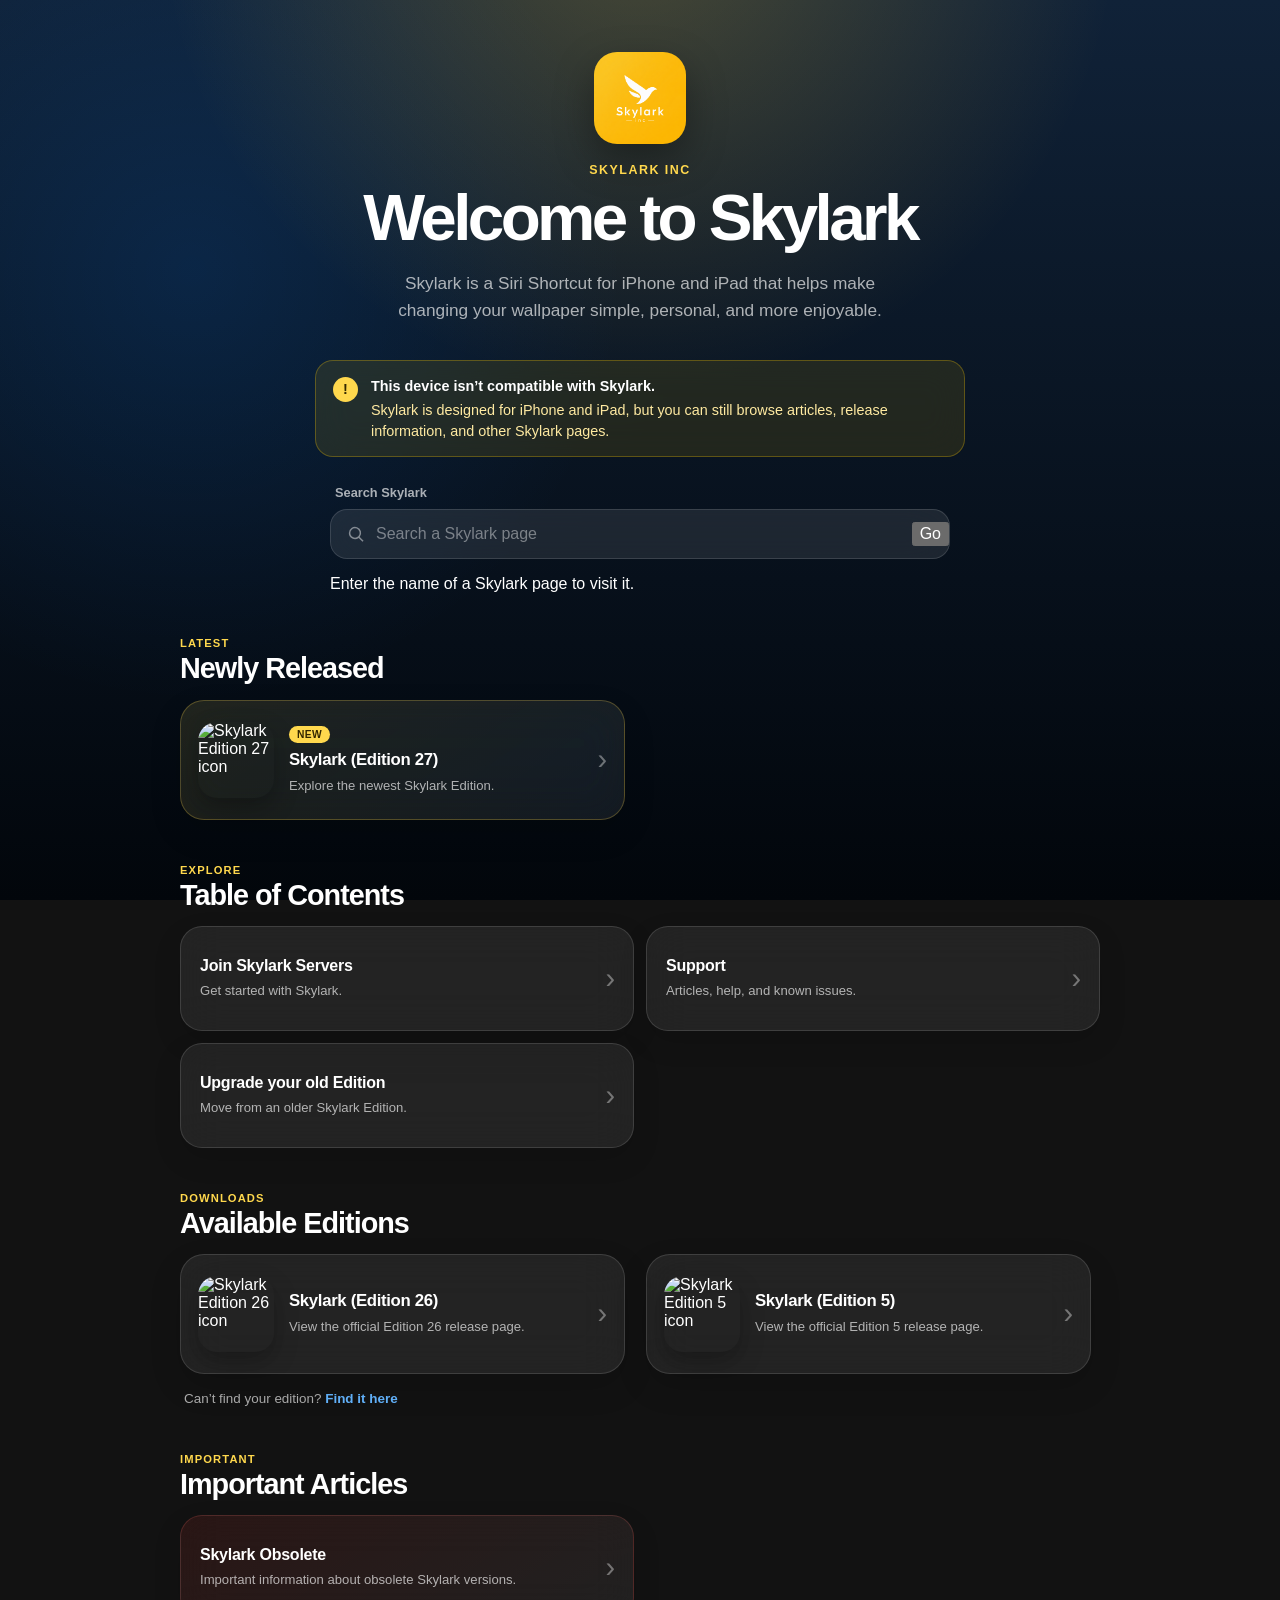
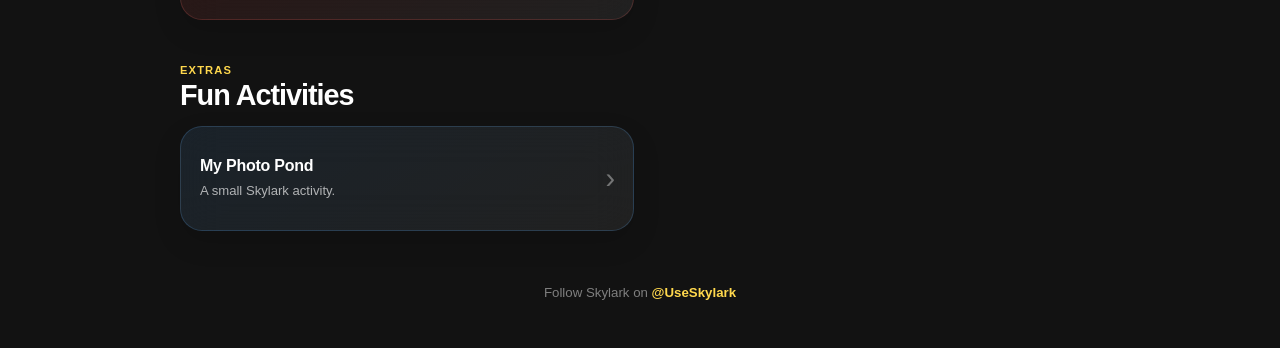
==== commit 8918e659: "Update index.html" ====
--- a/index.html
+++ b/index.html
@@ -10,7 +10,14 @@
 
   <meta
     name="theme-color"
-    content="#07111f"
+    content="#f5f5f7"
+    media="(prefers-color-scheme: light)"
+  />
+
+  <meta
+    name="theme-color"
+    content="#080b10"
+    media="(prefers-color-scheme: dark)"
   />
 
   <title>Skylark Inc</title>
@@ -37,6 +44,7 @@
 
     <div class="site-shell">
 
+
       <!-- =====================================================
            HERO
       ====================================================== -->
@@ -67,6 +75,11 @@
 
       <!-- =====================================================
            DEVICE WARNING
+
+           Shown on Android, Windows, Linux, and other
+           unsupported platforms.
+
+           Mac is allowed to browse without the warning.
       ====================================================== -->
 
       <div
@@ -74,20 +87,27 @@
         class="device-warning"
         hidden
       >
-        <div class="warning-icon">
+
+        <div
+          class="warning-icon"
+          aria-hidden="true"
+        >
           !
         </div>
 
         <div>
+
           <strong>
             This device isn’t compatible with Skylark.
           </strong>
 
           <p>
             Skylark is designed for iPhone and iPad, but you can still
-            browse articles, release information, and other pages.
+            browse articles, release information, and other Skylark pages.
           </p>
-        </div>
+
+        </div>
+
       </div>
 
 
@@ -104,7 +124,10 @@
           Search Skylark
         </label>
 
-        <div class="search-box">
+        <form
+          id="siteSearchForm"
+          class="search-box"
+        >
 
           <svg
             class="search-icon"
@@ -119,28 +142,25 @@
           <input
             type="search"
             id="siteSearch"
-            placeholder="Search pages"
+            placeholder="Search a Skylark page"
             autocomplete="off"
+            autocapitalize="none"
             spellcheck="false"
+            aria-label="Search Skylark pages"
           />
 
           <button
-            type="button"
-            id="clearSearch"
-            class="clear-search"
-            aria-label="Clear search"
-            hidden
-          >
-            ×
+            type="submit"
+            class="search-go"
+          >
+            Go
           </button>
 
-        </div>
-
-        <p
-          id="searchStatus"
-          class="search-status"
-          aria-live="polite"
-        ></p>
+        </form>
+
+        <p class="search-help">
+          Enter the name of a Skylark page to visit it.
+        </p>
 
       </section>
 
@@ -149,14 +169,12 @@
            NEWLY RELEASED
       ====================================================== -->
 
-      <section
-        class="content-section searchable-section"
-        data-section
-      >
+      <section class="content-section">
 
         <div class="section-heading">
 
           <div>
+
             <p class="section-kicker">
               Latest
             </p>
@@ -164,6 +182,7 @@
             <h2>
               Newly Released
             </h2>
+
           </div>
 
         </div>
@@ -172,9 +191,8 @@
         <div class="product-grid">
 
           <a
-            class="product-card new-release searchable-item"
+            class="product-card new-release"
             href="https://skylark-inc.github.io/Skylark-Edition27/"
-            data-search="Skylark Edition 27 newly released latest release iOS 27"
           >
 
             <img
@@ -217,14 +235,12 @@
            TABLE OF CONTENTS
       ====================================================== -->
 
-      <section
-        class="content-section searchable-section"
-        data-section
-      >
+      <section class="content-section">
 
         <div class="section-heading">
 
           <div>
+
             <p class="section-kicker">
               Explore
             </p>
@@ -232,6 +248,7 @@
             <h2>
               Table of Contents
             </h2>
+
           </div>
 
         </div>
@@ -240,11 +257,12 @@
         <div class="link-grid">
 
           <a
-            class="nav-card searchable-item"
+            class="nav-card"
             href="/Join/"
-            data-search="Join Skylark Servers get started server"
-          >
+          >
+
             <div>
+
               <h3>
                 Join Skylark Servers
               </h3>
@@ -252,6 +270,7 @@
               <p>
                 Get started with Skylark.
               </p>
+
             </div>
 
             <span
@@ -260,15 +279,17 @@
             >
               ›
             </span>
-          </a>
-
-
-          <a
-            class="nav-card searchable-item"
+
+          </a>
+
+
+          <a
+            class="nav-card"
             href="/Support/"
-            data-search="Support help articles known issues troubleshooting"
-          >
+          >
+
             <div>
+
               <h3>
                 Support
               </h3>
@@ -276,6 +297,7 @@
               <p>
                 Articles, help, and known issues.
               </p>
+
             </div>
 
             <span
@@ -284,15 +306,17 @@
             >
               ›
             </span>
-          </a>
-
-
-          <a
-            class="nav-card searchable-item"
+
+          </a>
+
+
+          <a
+            class="nav-card"
             href="/UpgradeEdition/"
-            data-search="Upgrade old Skylark Edition update edition"
-          >
+          >
+
             <div>
+
               <h3>
                 Upgrade your old Edition
               </h3>
@@ -300,6 +324,7 @@
               <p>
                 Move from an older Skylark Edition.
               </p>
+
             </div>
 
             <span
@@ -308,6 +333,7 @@
             >
               ›
             </span>
+
           </a>
 
         </div>
@@ -319,14 +345,12 @@
            AVAILABLE EDITIONS
       ====================================================== -->
 
-      <section
-        class="content-section searchable-section"
-        data-section
-      >
+      <section class="content-section">
 
         <div class="section-heading">
 
           <div>
+
             <p class="section-kicker">
               Downloads
             </p>
@@ -334,6 +358,7 @@
             <h2>
               Available Editions
             </h2>
+
           </div>
 
         </div>
@@ -341,10 +366,12 @@
 
         <div class="product-grid">
 
-          <a
-            class="product-card searchable-item"
+
+          <!-- EDITION 26 -->
+
+          <a
+            class="product-card"
             href="https://skylark-inc.github.io/Skylark-Edition26/"
-            data-search="Skylark Edition 26 available edition download"
           >
 
             <img
@@ -374,62 +401,28 @@
 
           </a>
 
-        </div>
-
-
-        <p
-          class="edition-finder searchable-item finder-search-item"
-          data-search="find edition finder can't find your edition supported edition"
-        >
-          Can’t find your edition?
-          <a href="/FindEdition/">
-            Find it here
-          </a>
-        </p>
-
-      </section>
-
-
-      <!-- =====================================================
-           IMPORTANT ARTICLES
-      ====================================================== -->
-
-      <section
-        class="content-section searchable-section"
-        data-section
-      >
-
-        <div class="section-heading">
-
-          <div>
-            <p class="section-kicker">
-              Important
-            </p>
-
-            <h2>
-              Important Articles
-            </h2>
-          </div>
-
-        </div>
-
-
-        <div class="link-grid">
-
-          <a
-            class="nav-card warning-card searchable-item"
-            href="/Support/Obsolete/"
-            data-search="Skylark Obsolete important article issue obsolete support"
-          >
-
-            <div>
+
+          <!-- EDITION 5 -->
+
+          <a
+            class="product-card"
+            href="https://skylark-inc.github.io/Skylark-Edition5/"
+          >
+
+            <img
+              src="https://skylark-inc.github.io/Skylark-Edition5/Skylrk5-appicon.jpeg"
+              alt="Skylark Edition 5 icon"
+              class="product-icon"
+            />
+
+            <div class="product-info">
 
               <h3>
-                Skylark Obsolete
+                Skylark (Edition 5)
               </h3>
 
               <p>
-                Important information about obsolete Skylark versions.
+                View the official Edition 5 release page.
               </p>
 
             </div>
@@ -445,28 +438,36 @@
 
         </div>
 
+
+        <p class="edition-finder">
+          Can’t find your edition?
+
+          <a href="/FindEdition/">
+            Find it here
+          </a>
+        </p>
+
       </section>
 
 
       <!-- =====================================================
-           FUN ACTIVITIES
-      ====================================================== -->
-
-      <section
-        class="content-section searchable-section"
-        data-section
-      >
+           IMPORTANT ARTICLES
+      ====================================================== -->
+
+      <section class="content-section">
 
         <div class="section-heading">
 
           <div>
+
             <p class="section-kicker">
-              Extras
+              Important
             </p>
 
             <h2>
-              Fun Activities
+              Important Articles
             </h2>
+
           </div>
 
         </div>
@@ -475,19 +476,18 @@
         <div class="link-grid">
 
           <a
-            class="nav-card fun-card searchable-item"
-            href="/MyPhotoPond/"
-            data-search="My Photo Pond fun activity photos"
+            class="nav-card warning-card"
+            href="/Support/Obsolete/"
           >
 
             <div>
 
               <h3>
-                My Photo Pond
+                Skylark Obsolete
               </h3>
 
               <p>
-                A small Skylark activity.
+                Important information about obsolete Skylark versions.
               </p>
 
             </div>
@@ -507,24 +507,59 @@
 
 
       <!-- =====================================================
-           NO SEARCH RESULTS
-      ====================================================== -->
-
-      <div
-        id="noResults"
-        class="no-results"
-        hidden
-      >
-
-        <strong>
-          Nothing found
-        </strong>
-
-        <p>
-          Try another Skylark page or edition name.
-        </p>
-
-      </div>
+           FUN ACTIVITIES
+      ====================================================== -->
+
+      <section class="content-section">
+
+        <div class="section-heading">
+
+          <div>
+
+            <p class="section-kicker">
+              Extras
+            </p>
+
+            <h2>
+              Fun Activities
+            </h2>
+
+          </div>
+
+        </div>
+
+
+        <div class="link-grid">
+
+          <a
+            class="nav-card fun-card"
+            href="/MyPhotoPond/"
+          >
+
+            <div>
+
+              <h3>
+                My Photo Pond
+              </h3>
+
+              <p>
+                A small Skylark activity.
+              </p>
+
+            </div>
+
+            <span
+              class="chevron"
+              aria-hidden="true"
+            >
+              ›
+            </span>
+
+          </a>
+
+        </div>
+
+      </section>
 
 
       <!-- =====================================================
@@ -555,16 +590,19 @@
   <script>
 
     /* ========================================================
-       DEVICE COMPATIBILITY MESSAGE
-
-       iPhone / iPad:
-       No warning.
+       DEVICE COMPATIBILITY
+
+       iPhone:
+       Supported, no warning.
+
+       iPad:
+       Supported, no warning.
 
        Mac:
-       No warning.
-
-       Android / Windows / Linux / other platforms:
-       Show warning.
+       Allowed to browse, no warning.
+
+       Android / Windows / Linux / others:
+       Show compatibility warning.
     ======================================================== */
 
     const ua =
@@ -592,8 +630,7 @@
 
 
     /*
-      Modern iPads may identify themselves
-      as Macintosh.
+      Modern iPads may identify themselves as Macs.
     */
 
     const isModernIPad =
@@ -638,197 +675,109 @@
 
 
     /* ========================================================
-       HOMEPAGE SEARCH
-
-       This searches the pages/products displayed
-       on this homepage.
-
-       It does not crawl the entire website.
+       SKYLARK PAGE SEARCH
+
+       This is intentionally a direct GitHub Pages navigator.
+
+       Examples:
+
+       Support
+       -> https://skylark-inc.github.io/Support/
+
+       Skylark-Edition26
+       -> https://skylark-inc.github.io/Skylark-Edition26/
+
+       SomethingThatDoesNotExist
+       -> GitHub Pages 404
+
+       The search does NOT need a database of pages.
     ======================================================== */
 
-    const searchInput =
-      document.getElementById("siteSearch");
-
-
-    const clearSearch =
-      document.getElementById("clearSearch");
-
-
-    const searchStatus =
-      document.getElementById("searchStatus");
-
-
-    const noResults =
-      document.getElementById("noResults");
-
-
-    const searchableItems =
-      Array.from(
-        document.querySelectorAll(
-          ".searchable-item"
-        )
+    const siteSearchForm =
+      document.getElementById(
+        "siteSearchForm"
       );
 
 
-    const sections =
-      Array.from(
-        document.querySelectorAll(
-          "[data-section]"
-        )
+    const siteSearch =
+      document.getElementById(
+        "siteSearch"
       );
 
 
-    function normalizeSearchText(text){
-
-      return text
-        .toLowerCase()
-        .replace(/[’']/g, "")
-        .trim();
-
-    }
-
-
-
-    function performSearch(){
-
-      const query =
-        normalizeSearchText(
-          searchInput.value
-        );
-
-
-      clearSearch.hidden =
-        query.length === 0;
-
-
-      /*
-        No search:
-        restore everything.
-      */
-
-      if(!query){
-
-        searchableItems.forEach(
-          item => {
-
-            item.hidden =
-              false;
-
-          }
-        );
-
-
-        sections.forEach(
-          section => {
-
-            section.hidden =
-              false;
-
-          }
-        );
-
-
-        noResults.hidden =
-          true;
-
-
-        searchStatus.textContent =
-          "";
-
-
-        return;
-
-      }
-
-
-      let resultCount =
-        0;
-
-
-      searchableItems.forEach(
-        item => {
-
-          const searchableText =
-            normalizeSearchText(
-              (
-                item.dataset.search ||
-                ""
-              ) +
-              " " +
-              item.textContent
-            );
-
-
-          const matches =
-            searchableText.includes(
-              query
-            );
-
-
-          item.hidden =
-            !matches;
-
-
-          if(matches){
-
-            resultCount++;
-
-          }
+    siteSearchForm.addEventListener(
+      "submit",
+      event => {
+
+        event.preventDefault();
+
+
+        let value =
+          siteSearch.value.trim();
+
+
+        if(!value){
+
+          siteSearch.focus();
+
+          return;
 
         }
-      );
-
-
-      /*
-        Hide sections with no matching items.
-      */
-
-      sections.forEach(
-        section => {
-
-          const visibleItems =
-            section.querySelectorAll(
-              ".searchable-item:not([hidden])"
-            );
-
-
-          section.hidden =
-            visibleItems.length === 0;
+
+
+        /*
+          If someone pastes a Skylark URL,
+          strip the domain first.
+        */
+
+        value =
+          value.replace(
+            /^https?:\/\/skylark-inc\.github\.io\//i,
+            ""
+          );
+
+
+        /*
+          Remove leading and trailing slashes.
+
+          Internal slashes remain, allowing searches such as:
+
+          Support/Obsolete
+        */
+
+        value =
+          value.replace(
+            /^\/+|\/+$/g,
+            ""
+          );
+
+
+        /*
+          If only the root URL was entered,
+          return to the homepage.
+        */
+
+        if(!value){
+
+          window.location.href =
+            "https://skylark-inc.github.io/";
+
+          return;
 
         }
-      );
-
-
-      noResults.hidden =
-        resultCount !== 0;
-
-
-      searchStatus.textContent =
-        resultCount === 1
-          ? "1 result"
-          : resultCount + " results";
-
-    }
-
-
-
-    searchInput.addEventListener(
-      "input",
-      performSearch
-    );
-
-
-
-    clearSearch.addEventListener(
-      "click",
-      () => {
-
-        searchInput.value =
-          "";
-
-        performSearch();
-
-        searchInput.focus();
+
+
+        /*
+          Navigate directly to that path.
+
+          If it doesn't exist, GitHub Pages handles
+          the 404 page naturally.
+        */
+
+        window.location.href =
+          "https://skylark-inc.github.io/" +
+          encodeURI(value) +
+          "/";
 
       }
     );
--- a/style.css
+++ b/style.css
@@ -1,3 +1,38 @@
+/* ==========================================================
+   ROOT
+========================================================== */
+
+:root {
+  color-scheme: dark;
+
+  --background-top: #102238;
+  --background-bottom: #02060b;
+
+  --glass: rgba(255, 255, 255, 0.075);
+  --glass-strong: rgba(255, 255, 255, 0.105);
+
+  --border: rgba(255, 255, 255, 0.13);
+  --border-strong: rgba(255, 255, 255, 0.18);
+
+  --text: #ffffff;
+  --secondary: rgba(255, 255, 255, 0.66);
+  --tertiary: rgba(255, 255, 255, 0.46);
+
+  --yellow: #ffd84d;
+  --blue: #64b5ff;
+  --red: #ff716a;
+
+  --radius-large: 30px;
+  --radius-medium: 22px;
+  --radius-small: 16px;
+}
+
+
+
+/* ==========================================================
+   RESET
+========================================================== */
+
 * {
   box-sizing: border-box;
 }
@@ -8,160 +43,725 @@
 
 body {
   margin: 0;
+
+  min-width: 320px;
   min-height: 100vh;
-  font-family: -apple-system, BlinkMacSystemFont, "SF Pro Display", "Segoe UI", sans-serif;
+  min-height: 100dvh;
+
+  font-family:
+    -apple-system,
+    BlinkMacSystemFont,
+    "SF Pro Display",
+    "SF Pro Text",
+    "Segoe UI",
+    Helvetica,
+    Arial,
+    sans-serif;
+
+  color: var(--text);
+
   background:
-    radial-gradient(circle at top, rgba(255, 198, 41, 0.22), transparent 32%),
-    linear-gradient(180deg, #0e1a2a, #02050a);
-  color: #ffffff;
-}
+    radial-gradient(
+      circle at 50% -10%,
+      rgba(255, 198, 41, 0.24),
+      transparent 30rem
+    ),
+    radial-gradient(
+      circle at 15% 30%,
+      rgba(0, 122, 255, 0.13),
+      transparent 27rem
+    ),
+    linear-gradient(
+      180deg,
+      var(--background-top),
+      var(--background-bottom)
+    );
+
+  background-attachment: fixed;
+
+  overflow-x: hidden;
+}
+
+button,
+input {
+  font: inherit;
+}
+
+a,
+button {
+  -webkit-tap-highlight-color: transparent;
+}
+
+[hidden] {
+  display: none !important;
+}
+
+
+
+/* ==========================================================
+   PAGE
+========================================================== */
 
 .page {
+  width: 100%;
   min-height: 100vh;
+  min-height: 100dvh;
+
+  padding:
+    max(34px, env(safe-area-inset-top))
+    max(22px, env(safe-area-inset-right))
+    max(40px, env(safe-area-inset-bottom))
+    max(22px, env(safe-area-inset-left));
+}
+
+.site-shell {
+  width: min(100%, 920px);
+  margin: 0 auto;
+}
+
+
+
+/* ==========================================================
+   HERO
+========================================================== */
+
+.hero {
+  max-width: 620px;
+  margin: 18px auto 36px;
+
+  text-align: center;
+}
+
+.logo {
+  width: 92px;
+  height: 92px;
+
+  display: block;
+
+  margin: 0 auto 19px;
+
+  object-fit: cover;
+
+  border-radius: 23px;
+
+  box-shadow:
+    0 15px 38px rgba(0, 0, 0, 0.34);
+}
+
+.eyebrow {
+  margin: 0 0 9px;
+
+  color: var(--yellow);
+
+  font-size: 0.78rem;
+  font-weight: 750;
+
+  letter-spacing: 0.12em;
+
+  text-transform: uppercase;
+}
+
+.hero h1 {
+  margin: 0;
+
+  font-size: clamp(2.5rem, 7vw, 4.1rem);
+  line-height: 0.98;
+
+  font-weight: 750;
+
+  letter-spacing: -0.055em;
+}
+
+.description {
+  max-width: 520px;
+
+  margin: 20px auto 0;
+
+  color: var(--secondary);
+
+  font-size: clamp(0.98rem, 2vw, 1.08rem);
+  line-height: 1.55;
+}
+
+
+
+/* ==========================================================
+   DEVICE WARNING
+========================================================== */
+
+.device-warning {
+  max-width: 650px;
+
+  margin: 0 auto 28px;
+  padding: 15px 17px;
+
+  display: flex;
+  align-items: flex-start;
+  gap: 13px;
+
+  border: 1px solid rgba(255, 204, 0, 0.28);
+  border-radius: 18px;
+
+  background: rgba(255, 204, 0, 0.1);
+
+  color: #ffeaa1;
+
+  font-size: 0.9rem;
+  line-height: 1.45;
+
+  backdrop-filter: blur(18px);
+  -webkit-backdrop-filter: blur(18px);
+}
+
+.warning-icon {
+  width: 25px;
+  height: 25px;
+
+  flex: 0 0 25px;
+
   display: flex;
   align-items: center;
   justify-content: center;
-  padding: 28px;
-}
-
-.card {
-  width: 100%;
-  max-width: 520px;
-  padding: 28px;
-  text-align: center;
-  border-radius: 30px;
-  background: rgba(255, 255, 255, 0.09);
-  border: 1px solid rgba(255, 255, 255, 0.16);
-  box-shadow: 0 24px 70px rgba(0, 0, 0, 0.38);
-  backdrop-filter: blur(18px);
-  -webkit-backdrop-filter: blur(18px);
-}
-
-.logo {
-  width: 92px;
-  height: 92px;
-  object-fit: cover;
-  border-radius: 24px;
-  margin-bottom: 18px;
-  box-shadow: 0 14px 34px rgba(0, 0, 0, 0.36);
-}
-
-.eyebrow {
-  margin: 0 0 10px;
-  color: #ffd65a;
-  font-size: 0.82rem;
-  font-weight: 800;
-  letter-spacing: 0.12em;
-  text-transform: uppercase;
-}
-
-h1 {
-  margin: 0;
-  font-size: clamp(2.25rem, 9vw, 3.45rem);
-  line-height: 0.98;
-  letter-spacing: -0.04em;
-}
-
-.description {
-  margin: 18px auto 24px;
-  max-width: 410px;
-  color: rgba(255, 255, 255, 0.78);
-  font-size: 1.02rem;
-  line-height: 1.55;
-}
-
-.device-warning {
-  margin: 20px 0 8px;
-  padding: 14px 16px;
-  border-radius: 18px;
-  background: rgba(255, 214, 80, 0.14);
-  border: 1px solid rgba(255, 214, 80, 0.35);
-  color: #ffe9a3;
-  font-size: 0.92rem;
-  line-height: 1.45;
+
+  margin-top: 1px;
+
+  border-radius: 50%;
+
+  background: var(--yellow);
+  color: #332800;
+
+  font-size: 0.9rem;
+  font-weight: 900;
 }
 
 .device-warning strong {
   display: block;
+
+  margin-bottom: 3px;
+
   color: #ffffff;
-  margin-bottom: 3px;
-}
-
-.link-section {
-  margin-top: 28px;
-}
-
-.link-section h2 {
-  margin: 0 0 14px;
-  font-size: 1.2rem;
+}
+
+.device-warning p {
+  margin: 0;
+}
+
+
+
+/* ==========================================================
+   SEARCH
+========================================================== */
+
+.search-section {
+  max-width: 620px;
+
+  margin: 0 auto 42px;
+}
+
+.search-label {
+  display: block;
+
+  margin: 0 0 9px 5px;
+
+  color: var(--secondary);
+
+  font-size: 0.8rem;
+  font-weight: 650;
+}
+
+.search-box {
+  position: relative;
+
+  display: flex;
+  align-items: center;
+
+  min-height: 50px;
+
+  border: 1px solid var(--border);
+  border-radius: 17px;
+
+  background: rgba(255, 255, 255, 0.09);
+
+  backdrop-filter: blur(20px);
+  -webkit-backdrop-filter: blur(20px);
+
+  transition:
+    border-color 0.18s ease,
+    background 0.18s ease,
+    box-shadow 0.18s ease;
+}
+
+.search-box:focus-within {
+  border-color: rgba(255, 216, 77, 0.52);
+
+  background: rgba(255, 255, 255, 0.12);
+
+  box-shadow:
+    0 0 0 4px rgba(255, 216, 77, 0.08);
+}
+
+.search-icon {
+  width: 20px;
+  height: 20px;
+
+  margin-left: 15px;
+
+  flex-shrink: 0;
+
+  fill: var(--tertiary);
+}
+
+.search-box input {
+  width: 100%;
+  min-width: 0;
+  height: 48px;
+
+  padding: 0 10px;
+
+  border: 0;
+  outline: none;
+
+  background: transparent;
+
+  color: white;
+
+  font-size: 1rem;
+
+  appearance: none;
+  -webkit-appearance: none;
+}
+
+.search-box input::placeholder {
+  color: rgba(255, 255, 255, 0.42);
+}
+
+.search-box input::-webkit-search-cancel-button {
+  display: none;
+}
+
+.clear-search {
+  width: 34px;
+  height: 34px;
+
+  margin-right: 8px;
+
+  border: 0;
+  border-radius: 50%;
+
+  background: rgba(255, 255, 255, 0.1);
+  color: var(--secondary);
+
+  font-size: 1.4rem;
+  line-height: 1;
+
+  cursor: pointer;
+}
+
+.clear-search:active {
+  background: rgba(255, 255, 255, 0.17);
+}
+
+.search-status {
+  min-height: 18px;
+
+  margin: 7px 5px 0;
+
+  color: var(--tertiary);
+
+  font-size: 0.76rem;
+}
+
+
+
+/* ==========================================================
+   SECTIONS
+========================================================== */
+
+.content-section {
+  margin-top: 44px;
+}
+
+.section-heading {
+  margin-bottom: 14px;
+
+  display: flex;
+  align-items: flex-end;
+  justify-content: space-between;
+  gap: 18px;
+}
+
+.section-kicker {
+  margin: 0 0 3px;
+
+  color: var(--yellow);
+
+  font-size: 0.7rem;
+  font-weight: 750;
+
+  letter-spacing: 0.1em;
+
+  text-transform: uppercase;
+}
+
+.section-heading h2 {
+  margin: 0;
+
+  font-size: clamp(1.45rem, 3vw, 1.8rem);
+  line-height: 1.15;
+
+  letter-spacing: -0.035em;
+}
+
+
+
+/* ==========================================================
+   GENERAL NAVIGATION GRID
+========================================================== */
+
+.link-grid {
+  display: grid;
+
+  grid-template-columns:
+    repeat(2, minmax(0, 1fr));
+
+  gap: 12px;
+
+  align-items: stretch;
+}
+
+.nav-card {
+  min-height: 105px;
+
+  display: flex;
+  align-items: center;
+  justify-content: space-between;
+  gap: 16px;
+
+  padding: 18px 18px 18px 19px;
+
+  border: 1px solid var(--border);
+  border-radius: var(--radius-medium);
+
+  background: var(--glass);
+
+  color: var(--text);
+  text-decoration: none;
+
+  box-shadow:
+    0 11px 28px rgba(0, 0, 0, 0.13);
+
+  backdrop-filter:
+    blur(20px)
+    saturate(150%);
+
+  -webkit-backdrop-filter:
+    blur(20px)
+    saturate(150%);
+
+  transition:
+    transform 0.17s ease,
+    background 0.17s ease,
+    border-color 0.17s ease;
+}
+
+.nav-card:hover {
+  transform: translateY(-2px);
+
+  background: var(--glass-strong);
+
+  border-color: var(--border-strong);
+}
+
+.nav-card:active {
+  transform: scale(0.985);
+}
+
+.nav-card h3 {
+  margin: 0;
+
+  font-size: 1rem;
+  line-height: 1.25;
+
+  letter-spacing: -0.015em;
+}
+
+.nav-card p {
+  margin: 6px 0 0;
+
+  color: var(--secondary);
+
+  font-size: 0.82rem;
+  line-height: 1.35;
+}
+
+
+
+/* ==========================================================
+   PRODUCT CARDS
+========================================================== */
+
+.product-grid {
+  display: grid;
+
+  grid-template-columns:
+    repeat(2, minmax(0, 1fr));
+
+  gap: 12px;
+}
+
+.product-card {
+  width: 100%;
+  max-width: 445px;
+  min-height: 120px;
+
+  display: flex;
+  align-items: center;
+  gap: 15px;
+
+  padding: 17px;
+
+  border: 1px solid var(--border);
+  border-radius: 24px;
+
+  background: var(--glass);
+
+  color: var(--text);
+  text-decoration: none;
+
+  box-shadow:
+    0 13px 32px rgba(0, 0, 0, 0.14);
+
+  backdrop-filter:
+    blur(22px)
+    saturate(160%);
+
+  -webkit-backdrop-filter:
+    blur(22px)
+    saturate(160%);
+
+  transition:
+    transform 0.17s ease,
+    background 0.17s ease,
+    border-color 0.17s ease;
+}
+
+.product-card:hover {
+  transform: translateY(-2px);
+
+  background: var(--glass-strong);
+
+  border-color: var(--border-strong);
+}
+
+.product-card:active {
+  transform: scale(0.985);
+}
+
+.new-release {
+  background:
+    linear-gradient(
+      145deg,
+      rgba(255, 216, 77, 0.12),
+      rgba(255, 255, 255, 0.07)
+    );
+
+  border-color:
+    rgba(255, 216, 77, 0.25);
+}
+
+.product-icon {
+  width: 76px;
+  height: 76px;
+
+  flex: 0 0 76px;
+
+  object-fit: cover;
+
+  border-radius: 19px;
+
+  box-shadow:
+    0 10px 23px rgba(0, 0, 0, 0.27);
+}
+
+.product-info {
+  min-width: 0;
+  flex: 1;
+}
+
+.product-info h3 {
+  margin: 0;
+
+  font-size: 1.05rem;
+  line-height: 1.25;
+
   letter-spacing: -0.02em;
 }
 
-.link-button {
+.product-info p {
+  margin: 6px 0 0;
+
+  color: var(--secondary);
+
+  font-size: 0.82rem;
+  line-height: 1.4;
+}
+
+.new-badge {
+  display: inline-block;
+
+  margin-bottom: 7px;
+  padding: 3px 8px;
+
+  border-radius: 999px;
+
+  background: var(--yellow);
+  color: #332600;
+
+  font-size: 0.64rem;
+  font-weight: 850;
+
+  letter-spacing: 0.04em;
+
+  text-transform: uppercase;
+}
+
+
+
+/* ==========================================================
+   CHEVRON
+========================================================== */
+
+.chevron {
+  flex: 0 0 auto;
+
+  color: rgba(255, 255, 255, 0.38);
+
+  font-size: 1.8rem;
+  font-weight: 300;
+
+  line-height: 1;
+}
+
+
+
+/* ==========================================================
+   SPECIAL CARDS
+========================================================== */
+
+.warning-card {
+  border-color: rgba(255, 113, 106, 0.19);
+
+  background:
+    linear-gradient(
+      145deg,
+      rgba(255, 59, 48, 0.1),
+      rgba(255, 255, 255, 0.065)
+    );
+}
+
+.fun-card {
+  border-color: rgba(100, 181, 255, 0.2);
+
+  background:
+    linear-gradient(
+      145deg,
+      rgba(100, 181, 255, 0.1),
+      rgba(255, 255, 255, 0.065)
+    );
+}
+
+
+
+/* ==========================================================
+   FIND EDITION
+========================================================== */
+
+.edition-finder {
+  margin: 16px 4px 0;
+
+  color: var(--secondary);
+
+  font-size: 0.84rem;
+  line-height: 1.4;
+}
+
+.edition-finder a {
+  color: var(--blue);
+
+  font-weight: 700;
+
+  text-decoration: none;
+}
+
+.edition-finder a:hover {
+  text-decoration: underline;
+}
+
+
+
+/* ==========================================================
+   NO RESULTS
+========================================================== */
+
+.no-results {
+  margin: 48px auto;
+  padding: 28px;
+
+  max-width: 480px;
+
+  border: 1px solid var(--border);
+  border-radius: 22px;
+
+  background: var(--glass);
+
+  text-align: center;
+
+  backdrop-filter: blur(20px);
+  -webkit-backdrop-filter: blur(20px);
+}
+
+.no-results strong {
   display: block;
-  width: 100%;
-  margin: 12px 0;
-  padding: 16px 18px;
-  border-radius: 20px;
-  text-align: left;
-  text-decoration: none;
-  color: #07111f;
-  background: #ffffff;
-  font-weight: 800;
-  box-shadow: 0 10px 22px rgba(0, 0, 0, 0.18);
-  transition: transform 0.18s ease, opacity 0.18s ease, box-shadow 0.18s ease;
-}
-
-.link-button span {
-  display: block;
-  font-size: 1rem;
-}
-
-.link-button small {
-  display: block;
-  margin-top: 4px;
-  color: rgba(7, 17, 31, 0.62);
-  font-size: 0.82rem;
-  font-weight: 700;
-}
-
-.link-button:hover {
-  transform: translateY(-2px);
-  box-shadow: 0 14px 26px rgba(0, 0, 0, 0.24);
-}
-
-.link-button:active {
-  transform: scale(0.985);
-  opacity: 0.86;
-}
-
-.warning-link {
-  background: #ffe1e1;
-  color: #4b0808;
-}
-
-.warning-link small {
-  color: rgba(75, 8, 8, 0.62);
-}
-
-.fun-link {
-  background: #e1f4ff;
-  color: #06283a;
-}
-
-.fun-link small {
-  color: rgba(6, 40, 58, 0.62);
-}
+
+  margin-bottom: 6px;
+
+  font-size: 1.05rem;
+}
+
+.no-results p {
+  margin: 0;
+
+  color: var(--secondary);
+
+  font-size: 0.86rem;
+}
+
+
+
+/* ==========================================================
+   FOOTER
+========================================================== */
 
 footer {
-  margin-top: 30px;
-  font-size: 0.92rem;
-  color: rgba(255, 255, 255, 0.7);
+  margin-top: 54px;
+  padding-bottom: 8px;
+
+  text-align: center;
+
+  color: var(--tertiary);
+
+  font-size: 0.83rem;
+}
+
+footer p {
+  margin: 0;
 }
 
 footer a {
-  color: #ffd65a;
-  font-weight: 800;
+  color: var(--yellow);
+
+  font-weight: 750;
+
   text-decoration: none;
 }
 
@@ -169,26 +769,139 @@
   text-decoration: underline;
 }
 
-@media (max-width: 420px) {
+
+
+/* ==========================================================
+   KEYBOARD FOCUS
+========================================================== */
+
+a:focus-visible,
+button:focus-visible,
+input:focus-visible {
+  outline: 3px solid rgba(255, 216, 77, 0.58);
+  outline-offset: 3px;
+}
+
+
+
+/* ==========================================================
+   TABLETS
+========================================================== */
+
+@media (min-width: 600px) and (max-width: 850px) {
+
+  .site-shell {
+    width: min(100%, 720px);
+  }
+
+  .product-grid {
+    grid-template-columns:
+      repeat(2, minmax(0, 1fr));
+  }
+
+}
+
+
+
+/* ==========================================================
+   MOBILE
+========================================================== */
+
+@media (max-width: 599px) {
+
   .page {
-    padding: 18px;
-  }
-
-  .card {
-    padding: 24px 18px;
-    border-radius: 26px;
+    padding:
+      max(24px, env(safe-area-inset-top))
+      max(16px, env(safe-area-inset-right))
+      max(32px, env(safe-area-inset-bottom))
+      max(16px, env(safe-area-inset-left));
+  }
+
+  .hero {
+    margin-top: 8px;
+    margin-bottom: 29px;
   }
 
   .logo {
     width: 84px;
     height: 84px;
+
+    border-radius: 21px;
+  }
+
+  .hero h1 {
+    font-size: clamp(2.35rem, 12vw, 3.2rem);
   }
 
   .description {
+    max-width: 390px;
+
     font-size: 0.96rem;
   }
 
-  .link-button {
-    padding: 15px 16px;
-  }
-}
+  .search-section {
+    margin-bottom: 36px;
+  }
+
+  .content-section {
+    margin-top: 38px;
+  }
+
+  .link-grid,
+  .product-grid {
+    grid-template-columns: 1fr;
+  }
+
+  .nav-card {
+    min-height: 92px;
+  }
+
+  .product-card {
+    max-width: none;
+  }
+
+}
+
+
+
+/* ==========================================================
+   VERY SMALL PHONES
+========================================================== */
+
+@media (max-width: 370px) {
+
+  .product-icon {
+    width: 64px;
+    height: 64px;
+
+    flex-basis: 64px;
+
+    border-radius: 16px;
+  }
+
+  .product-card {
+    padding: 14px;
+    gap: 12px;
+  }
+
+  .nav-card {
+    padding: 16px;
+  }
+
+}
+
+
+
+/* ==========================================================
+   REDUCED MOTION
+========================================================== */
+
+@media (prefers-reduced-motion: reduce) {
+
+  .nav-card,
+  .product-card,
+  .search-box {
+    transition: none;
+  }
+
+}
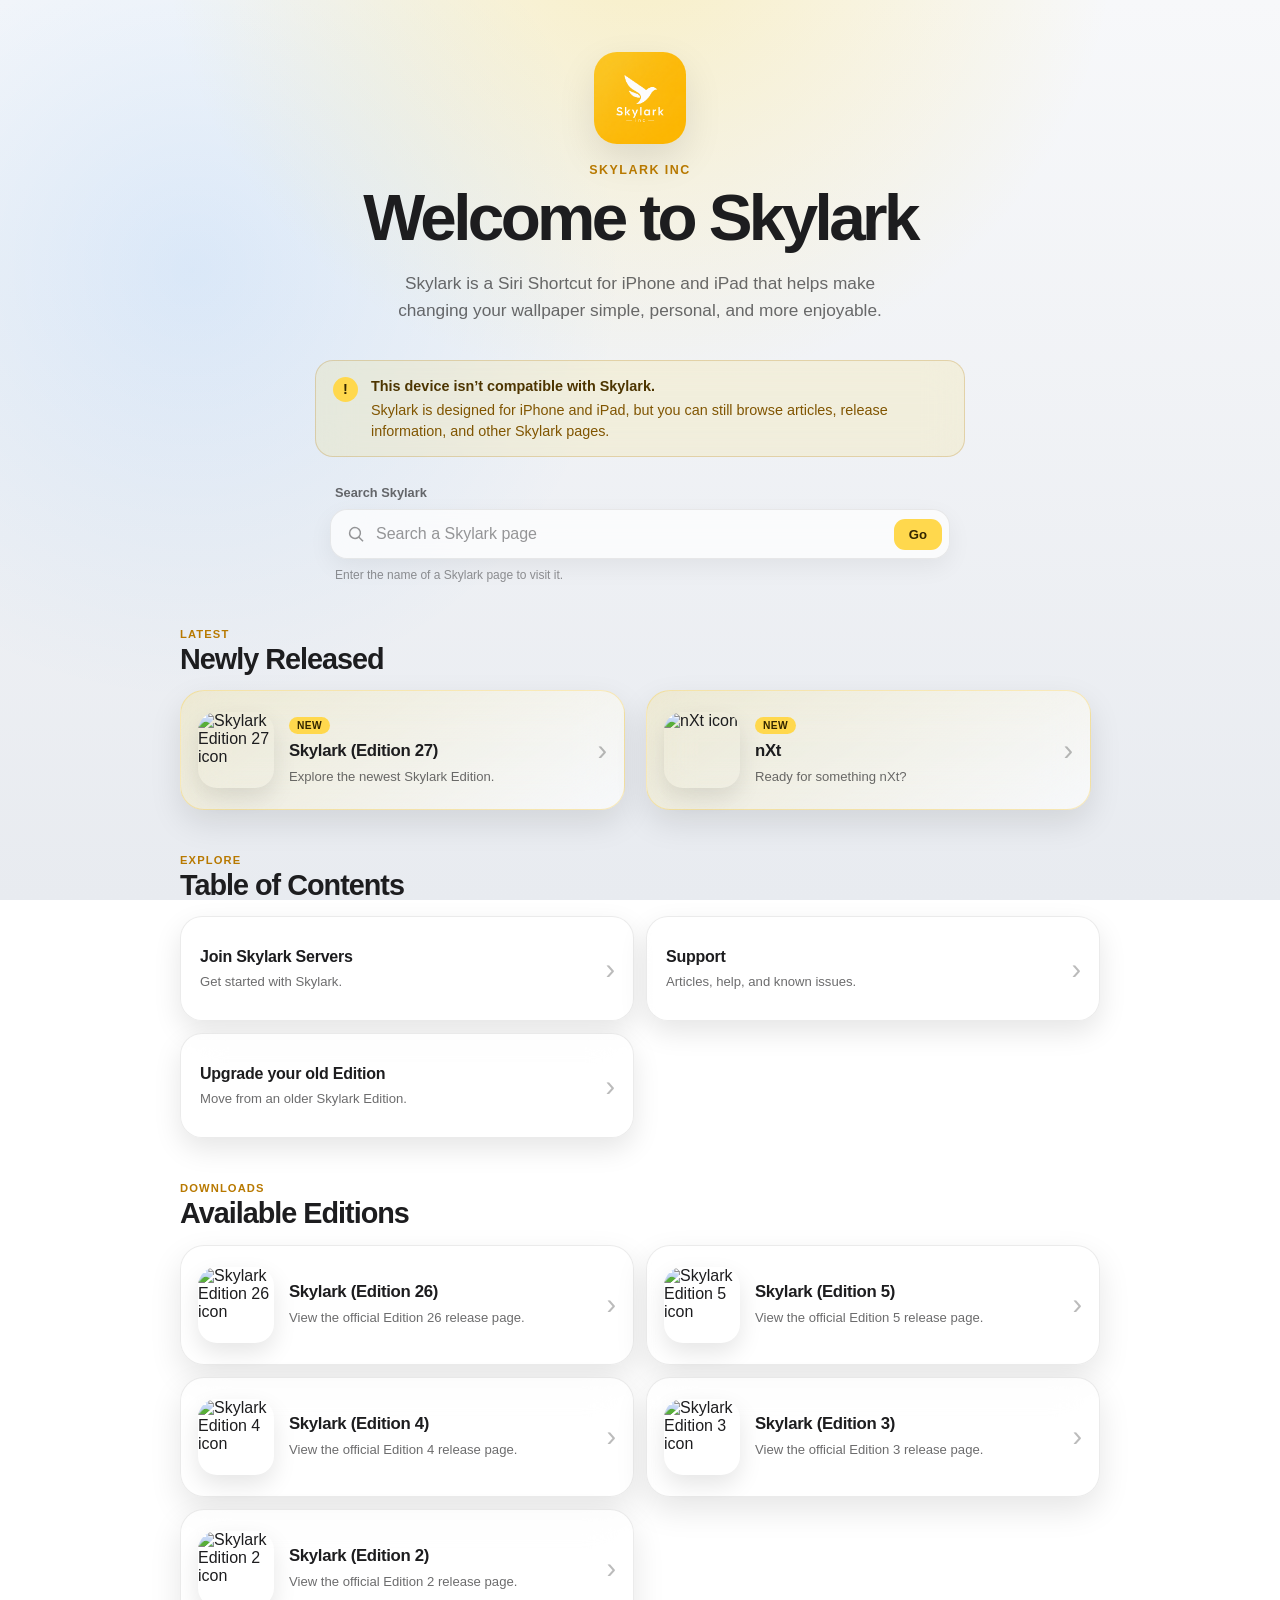
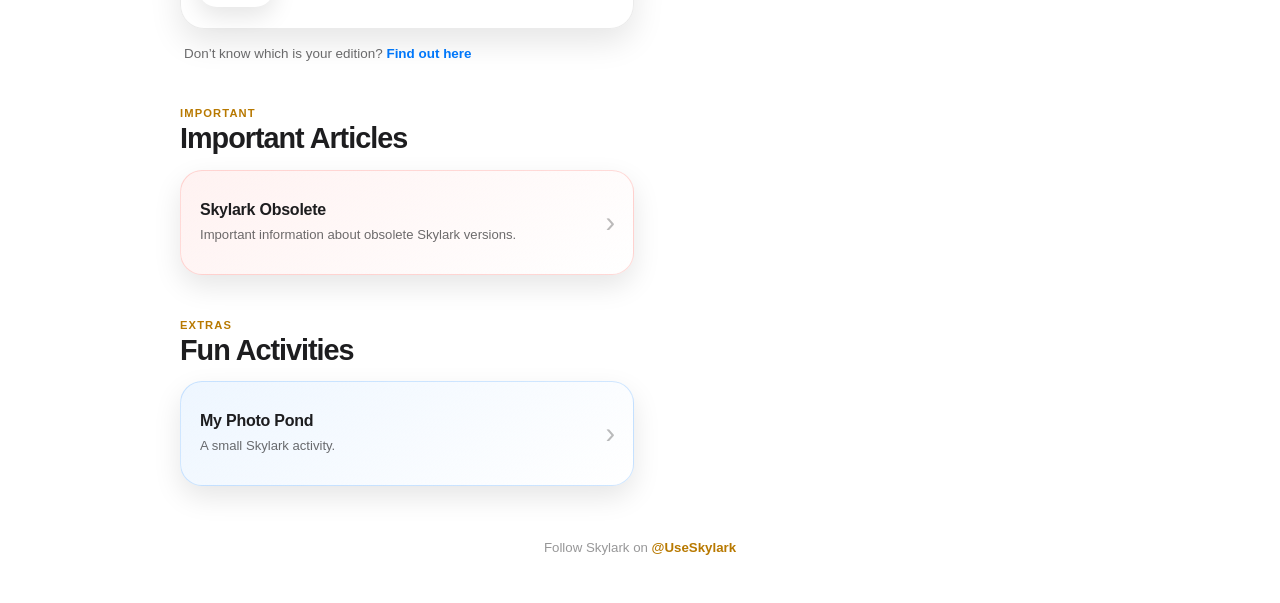
==== commit 3c42a25e: "Update index.html" ====
--- a/index.html
+++ b/index.html
@@ -75,11 +75,6 @@
 
       <!-- =====================================================
            DEVICE WARNING
-
-           Shown on Android, Windows, Linux, and other
-           unsupported platforms.
-
-           Mac is allowed to browse without the warning.
       ====================================================== -->
 
       <div
@@ -190,9 +185,13 @@
 
         <div class="product-grid">
 
-          <a
-            class="product-card new-release"
-            href="https://skylark-inc.github.io/Skylark-Edition27/"
+
+          <!-- SKYLARK EDITION 27 -->
+
+          <a
+            class="product-card new-release edition-release-link"
+            data-edition="Edition 27"
+            href="/FindEdition/"
           >
 
             <img
@@ -226,6 +225,45 @@
 
           </a>
 
+
+          <!-- nXt -->
+
+          <a
+            class="product-card new-release"
+            href="https://skylark-inc.github.io/nXt/"
+          >
+
+            <img
+              src="https://skylark-inc.github.io/nXt/nXt_icon.jpeg"
+              alt="nXt icon"
+              class="product-icon"
+            />
+
+            <div class="product-info">
+
+              <span class="new-badge">
+                New
+              </span>
+
+              <h3>
+                nXt
+              </h3>
+
+              <p>
+                Ready for something nXt?
+              </p>
+
+            </div>
+
+            <span
+              class="chevron"
+              aria-hidden="true"
+            >
+              ›
+            </span>
+
+          </a>
+
         </div>
 
       </section>
@@ -370,8 +408,9 @@
           <!-- EDITION 26 -->
 
           <a
-            class="product-card"
-            href="https://skylark-inc.github.io/Skylark-Edition26/"
+            class="product-card edition-release-link"
+            data-edition="Edition 26"
+            href="/FindEdition/"
           >
 
             <img
@@ -405,8 +444,9 @@
           <!-- EDITION 5 -->
 
           <a
-            class="product-card"
-            href="https://skylark-inc.github.io/Skylark-Edition5/"
+            class="product-card edition-release-link"
+            data-edition="Edition 5"
+            href="/FindEdition/"
           >
 
             <img
@@ -436,14 +476,122 @@
 
           </a>
 
+
+          <!-- EDITION 4 -->
+
+          <a
+            class="product-card edition-release-link"
+            data-edition="Edition 4"
+            href="/FindEdition/"
+          >
+
+            <img
+              src="https://skylark-inc.github.io/Skylark-Edition4/Skylrk-Edition4-icon.jpeg"
+              alt="Skylark Edition 4 icon"
+              class="product-icon"
+            />
+
+            <div class="product-info">
+
+              <h3>
+                Skylark (Edition 4)
+              </h3>
+
+              <p>
+                View the official Edition 4 release page.
+              </p>
+
+            </div>
+
+            <span
+              class="chevron"
+              aria-hidden="true"
+            >
+              ›
+            </span>
+
+          </a>
+
+
+          <!-- EDITION 3 -->
+
+          <a
+            class="product-card edition-release-link"
+            data-edition="Edition 3"
+            href="/FindEdition/"
+          >
+
+            <img
+              src="https://skylark-inc.github.io/Skylark-Edition3/Skylrk3-iconchrip.jpeg"
+              alt="Skylark Edition 3 icon"
+              class="product-icon"
+            />
+
+            <div class="product-info">
+
+              <h3>
+                Skylark (Edition 3)
+              </h3>
+
+              <p>
+                View the official Edition 3 release page.
+              </p>
+
+            </div>
+
+            <span
+              class="chevron"
+              aria-hidden="true"
+            >
+              ›
+            </span>
+
+          </a>
+
+
+          <!-- EDITION 2 -->
+
+          <a
+            class="product-card edition-release-link"
+            data-edition="Edition 2"
+            href="/FindEdition/"
+          >
+
+            <img
+              src="https://skylark-inc.github.io/Skylark-Edition2/Skylrk-2-icon.jpeg"
+              alt="Skylark Edition 2 icon"
+              class="product-icon"
+            />
+
+            <div class="product-info">
+
+              <h3>
+                Skylark (Edition 2)
+              </h3>
+
+              <p>
+                View the official Edition 2 release page.
+              </p>
+
+            </div>
+
+            <span
+              class="chevron"
+              aria-hidden="true"
+            >
+              ›
+            </span>
+
+          </a>
+
         </div>
 
 
         <p class="edition-finder">
-          Can’t find your edition?
+          Don’t know which is your edition?
 
           <a href="/FindEdition/">
-            Find it here
+            Find out here
           </a>
         </p>
 
@@ -591,18 +739,6 @@
 
     /* ========================================================
        DEVICE COMPATIBILITY
-
-       iPhone:
-       Supported, no warning.
-
-       iPad:
-       Supported, no warning.
-
-       Mac:
-       Allowed to browse, no warning.
-
-       Android / Windows / Linux / others:
-       Show compatibility warning.
     ======================================================== */
 
     const ua =
@@ -628,10 +764,6 @@
     const isNormalIPad =
       /iPad/i.test(ua);
 
-
-    /*
-      Modern iPads may identify themselves as Macs.
-    */
 
     const isModernIPad =
       platform === "MacIntel" &&
@@ -661,10 +793,10 @@
       isMac;
 
 
-    if(
+    if (
       !isAllowedDevice ||
       isAndroid
-    ){
+    ) {
 
       document
         .getElementById("device-warning")
@@ -675,22 +807,107 @@
 
 
     /* ========================================================
+       EDITION RELEASE PAGE ROUTING
+    ======================================================== */
+
+    async function loadEditionReleasePages() {
+
+      const editionLinks =
+        document.querySelectorAll(
+          ".edition-release-link"
+        );
+
+
+      try {
+
+        const response =
+          await fetch(
+            "/editions.json",
+            {
+              cache: "no-store"
+            }
+          );
+
+
+        if (!response.ok) {
+
+          throw new Error(
+            "Could not load editions.json"
+          );
+
+        }
+
+
+        const editions =
+          await response.json();
+
+
+        editionLinks.forEach(
+          link => {
+
+            const editionName =
+              link.dataset.edition;
+
+
+            const edition =
+              editions.find(
+                item =>
+                  item.edition === editionName
+              );
+
+
+            if (
+              edition &&
+              typeof edition.releasePage === "string" &&
+              edition.releasePage.trim() !== ""
+            ) {
+
+              link.href =
+                edition.releasePage.trim();
+
+            }
+
+          }
+        );
+
+      }
+
+      catch (error) {
+
+        /*
+          Cards already point to Find Edition.
+
+          If editions.json cannot be loaded,
+          the user still has a working destination.
+        */
+
+        console.warn(
+          "Skylark release-page routing unavailable.",
+          error
+        );
+
+      }
+
+    }
+
+
+    loadEditionReleasePages();
+
+
+
+    /* ========================================================
        SKYLARK PAGE SEARCH
 
-       This is intentionally a direct GitHub Pages navigator.
-
-       Examples:
+       Direct GitHub Pages navigator.
 
        Support
-       -> https://skylark-inc.github.io/Support/
-
-       Skylark-Edition26
-       -> https://skylark-inc.github.io/Skylark-Edition26/
-
-       SomethingThatDoesNotExist
-       -> GitHub Pages 404
-
-       The search does NOT need a database of pages.
+       -> /Support/
+
+       Support/Obsolete
+       -> /Support/Obsolete/
+
+       Invalid path
+       -> Skylark 404
     ======================================================== */
 
     const siteSearchForm =
@@ -716,7 +933,7 @@
           siteSearch.value.trim();
 
 
-        if(!value){
+        if (!value) {
 
           siteSearch.focus();
 
@@ -724,11 +941,6 @@
 
         }
 
-
-        /*
-          If someone pastes a Skylark URL,
-          strip the domain first.
-        */
 
         value =
           value.replace(
@@ -737,14 +949,6 @@
           );
 
 
-        /*
-          Remove leading and trailing slashes.
-
-          Internal slashes remain, allowing searches such as:
-
-          Support/Obsolete
-        */
-
         value =
           value.replace(
             /^\/+|\/+$/g,
@@ -752,12 +956,7 @@
           );
 
 
-        /*
-          If only the root URL was entered,
-          return to the homepage.
-        */
-
-        if(!value){
+        if (!value) {
 
           window.location.href =
             "https://skylark-inc.github.io/";
@@ -766,13 +965,6 @@
 
         }
 
-
-        /*
-          Navigate directly to that path.
-
-          If it doesn't exist, GitHub Pages handles
-          the 404 page naturally.
-        */
 
         window.location.href =
           "https://skylark-inc.github.io/" +
--- a/style.css
+++ b/style.css
@@ -1,30 +1,174 @@
 /* ==========================================================
-   ROOT
+   ROOT / LIGHT MODE
 ========================================================== */
 
 :root {
-  color-scheme: dark;
-
-  --background-top: #102238;
-  --background-bottom: #02060b;
-
-  --glass: rgba(255, 255, 255, 0.075);
-  --glass-strong: rgba(255, 255, 255, 0.105);
-
-  --border: rgba(255, 255, 255, 0.13);
-  --border-strong: rgba(255, 255, 255, 0.18);
-
-  --text: #ffffff;
-  --secondary: rgba(255, 255, 255, 0.66);
-  --tertiary: rgba(255, 255, 255, 0.46);
-
-  --yellow: #ffd84d;
-  --blue: #64b5ff;
-  --red: #ff716a;
-
-  --radius-large: 30px;
-  --radius-medium: 22px;
-  --radius-small: 16px;
+
+  color-scheme: light dark;
+
+  --background-top: #f7f8fa;
+  --background-bottom: #e8ebf0;
+
+  --glow-yellow:
+    rgba(255, 204, 0, 0.22);
+
+  --glow-blue:
+    rgba(0, 122, 255, 0.10);
+
+  --glass:
+    rgba(255, 255, 255, 0.64);
+
+  --glass-strong:
+    rgba(255, 255, 255, 0.80);
+
+  --border:
+    rgba(0, 0, 0, 0.08);
+
+  --border-strong:
+    rgba(0, 0, 0, 0.13);
+
+  --text:
+    #1d1d1f;
+
+  --secondary:
+    rgba(29, 29, 31, 0.65);
+
+  --tertiary:
+    rgba(29, 29, 31, 0.46);
+
+  --yellow:
+    #b87900;
+
+  --badge-yellow:
+    #ffd84d;
+
+  --badge-text:
+    #332600;
+
+  --blue:
+    #007aff;
+
+  --red:
+    #ff3b30;
+
+  --shadow:
+    rgba(0, 0, 0, 0.10);
+
+  --search-background:
+    rgba(255, 255, 255, 0.72);
+
+  --warning-background:
+    rgba(255, 204, 0, 0.10);
+
+  --warning-border:
+    rgba(177, 118, 0, 0.24);
+
+  --warning-text:
+    #805500;
+
+  --warning-title:
+    #4d3500;
+
+  --warning-card:
+    rgba(255, 59, 48, 0.065);
+
+  --fun-card:
+    rgba(0, 122, 255, 0.065);
+
+  --chevron:
+    rgba(29, 29, 31, 0.30);
+
+}
+
+
+
+/* ==========================================================
+   DARK MODE
+
+   Automatically follows the device/browser appearance.
+========================================================== */
+
+@media (prefers-color-scheme: dark) {
+
+  :root {
+
+    --background-top:
+      #102238;
+
+    --background-bottom:
+      #02060b;
+
+    --glow-yellow:
+      rgba(255, 198, 41, 0.24);
+
+    --glow-blue:
+      rgba(0, 122, 255, 0.13);
+
+    --glass:
+      rgba(255, 255, 255, 0.075);
+
+    --glass-strong:
+      rgba(255, 255, 255, 0.105);
+
+    --border:
+      rgba(255, 255, 255, 0.13);
+
+    --border-strong:
+      rgba(255, 255, 255, 0.18);
+
+    --text:
+      #ffffff;
+
+    --secondary:
+      rgba(255, 255, 255, 0.66);
+
+    --tertiary:
+      rgba(255, 255, 255, 0.46);
+
+    --yellow:
+      #ffd84d;
+
+    --badge-yellow:
+      #ffd84d;
+
+    --badge-text:
+      #332600;
+
+    --blue:
+      #64b5ff;
+
+    --red:
+      #ff716a;
+
+    --shadow:
+      rgba(0, 0, 0, 0.28);
+
+    --search-background:
+      rgba(255, 255, 255, 0.09);
+
+    --warning-background:
+      rgba(255, 204, 0, 0.10);
+
+    --warning-border:
+      rgba(255, 204, 0, 0.28);
+
+    --warning-text:
+      #ffeaa1;
+
+    --warning-title:
+      #ffffff;
+
+    --warning-card:
+      rgba(255, 59, 48, 0.10);
+
+    --fun-card:
+      rgba(100, 181, 255, 0.10);
+
+    --chevron:
+      rgba(255, 255, 255, 0.38);
+
+  }
+
 }
 
 
@@ -42,9 +186,11 @@
 }
 
 body {
+
   margin: 0;
 
   min-width: 320px;
+
   min-height: 100vh;
   min-height: 100dvh;
 
@@ -58,17 +204,18 @@
     Arial,
     sans-serif;
 
-  color: var(--text);
+  color:
+    var(--text);
 
   background:
     radial-gradient(
       circle at 50% -10%,
-      rgba(255, 198, 41, 0.24),
+      var(--glow-yellow),
       transparent 30rem
     ),
     radial-gradient(
       circle at 15% 30%,
-      rgba(0, 122, 255, 0.13),
+      var(--glow-blue),
       transparent 27rem
     ),
     linear-gradient(
@@ -77,9 +224,12 @@
       var(--background-bottom)
     );
 
-  background-attachment: fixed;
-
-  overflow-x: hidden;
+  background-attachment:
+    fixed;
+
+  overflow-x:
+    hidden;
+
 }
 
 button,
@@ -89,7 +239,8 @@
 
 a,
 button {
-  -webkit-tap-highlight-color: transparent;
+  -webkit-tap-highlight-color:
+    transparent;
 }
 
 [hidden] {
@@ -103,7 +254,9 @@
 ========================================================== */
 
 .page {
+
   width: 100%;
+
   min-height: 100vh;
   min-height: 100dvh;
 
@@ -112,11 +265,17 @@
     max(22px, env(safe-area-inset-right))
     max(40px, env(safe-area-inset-bottom))
     max(22px, env(safe-area-inset-left));
+
 }
 
 .site-shell {
-  width: min(100%, 920px);
-  margin: 0 auto;
+
+  width:
+    min(100%, 920px);
+
+  margin:
+    0 auto;
+
 }
 
 
@@ -126,61 +285,110 @@
 ========================================================== */
 
 .hero {
-  max-width: 620px;
-  margin: 18px auto 36px;
-
-  text-align: center;
+
+  max-width:
+    620px;
+
+  margin:
+    18px auto 36px;
+
+  text-align:
+    center;
+
 }
 
 .logo {
-  width: 92px;
-  height: 92px;
-
-  display: block;
-
-  margin: 0 auto 19px;
-
-  object-fit: cover;
-
-  border-radius: 23px;
+
+  width:
+    92px;
+
+  height:
+    92px;
+
+  display:
+    block;
+
+  margin:
+    0 auto 19px;
+
+  object-fit:
+    cover;
+
+  border-radius:
+    23px;
 
   box-shadow:
-    0 15px 38px rgba(0, 0, 0, 0.34);
+    0 15px 38px
+    var(--shadow);
+
 }
 
 .eyebrow {
-  margin: 0 0 9px;
-
-  color: var(--yellow);
-
-  font-size: 0.78rem;
-  font-weight: 750;
-
-  letter-spacing: 0.12em;
-
-  text-transform: uppercase;
+
+  margin:
+    0 0 9px;
+
+  color:
+    var(--yellow);
+
+  font-size:
+    0.78rem;
+
+  font-weight:
+    750;
+
+  letter-spacing:
+    0.12em;
+
+  text-transform:
+    uppercase;
+
 }
 
 .hero h1 {
-  margin: 0;
-
-  font-size: clamp(2.5rem, 7vw, 4.1rem);
-  line-height: 0.98;
-
-  font-weight: 750;
-
-  letter-spacing: -0.055em;
+
+  margin:
+    0;
+
+  font-size:
+    clamp(
+      2.5rem,
+      7vw,
+      4.1rem
+    );
+
+  line-height:
+    0.98;
+
+  font-weight:
+    750;
+
+  letter-spacing:
+    -0.055em;
+
 }
 
 .description {
-  max-width: 520px;
-
-  margin: 20px auto 0;
-
-  color: var(--secondary);
-
-  font-size: clamp(0.98rem, 2vw, 1.08rem);
-  line-height: 1.55;
+
+  max-width:
+    520px;
+
+  margin:
+    20px auto 0;
+
+  color:
+    var(--secondary);
+
+  font-size:
+    clamp(
+      0.98rem,
+      2vw,
+      1.08rem
+    );
+
+  line-height:
+    1.55;
+
 }
 
 
@@ -190,56 +398,103 @@
 ========================================================== */
 
 .device-warning {
-  max-width: 650px;
-
-  margin: 0 auto 28px;
-  padding: 15px 17px;
-
-  display: flex;
-  align-items: flex-start;
-  gap: 13px;
-
-  border: 1px solid rgba(255, 204, 0, 0.28);
-  border-radius: 18px;
-
-  background: rgba(255, 204, 0, 0.1);
-
-  color: #ffeaa1;
-
-  font-size: 0.9rem;
-  line-height: 1.45;
-
-  backdrop-filter: blur(18px);
-  -webkit-backdrop-filter: blur(18px);
+
+  max-width:
+    650px;
+
+  margin:
+    0 auto 28px;
+
+  padding:
+    15px 17px;
+
+  display:
+    flex;
+
+  align-items:
+    flex-start;
+
+  gap:
+    13px;
+
+  border:
+    1px solid
+    var(--warning-border);
+
+  border-radius:
+    18px;
+
+  background:
+    var(--warning-background);
+
+  color:
+    var(--warning-text);
+
+  font-size:
+    0.9rem;
+
+  line-height:
+    1.45;
+
+  backdrop-filter:
+    blur(18px);
+
+  -webkit-backdrop-filter:
+    blur(18px);
+
 }
 
 .warning-icon {
-  width: 25px;
-  height: 25px;
-
-  flex: 0 0 25px;
-
-  display: flex;
-  align-items: center;
-  justify-content: center;
-
-  margin-top: 1px;
-
-  border-radius: 50%;
-
-  background: var(--yellow);
-  color: #332800;
-
-  font-size: 0.9rem;
-  font-weight: 900;
+
+  width:
+    25px;
+
+  height:
+    25px;
+
+  flex:
+    0 0 25px;
+
+  display:
+    flex;
+
+  align-items:
+    center;
+
+  justify-content:
+    center;
+
+  margin-top:
+    1px;
+
+  border-radius:
+    50%;
+
+  background:
+    var(--badge-yellow);
+
+  color:
+    var(--badge-text);
+
+  font-size:
+    0.9rem;
+
+  font-weight:
+    900;
+
 }
 
 .device-warning strong {
-  display: block;
-
-  margin-bottom: 3px;
-
-  color: #ffffff;
+
+  display:
+    block;
+
+  margin-bottom:
+    3px;
+
+  color:
+    var(--warning-title);
+
 }
 
 .device-warning p {
@@ -253,122 +508,216 @@
 ========================================================== */
 
 .search-section {
-  max-width: 620px;
-
-  margin: 0 auto 42px;
+
+  max-width:
+    620px;
+
+  margin:
+    0 auto 42px;
+
 }
 
 .search-label {
-  display: block;
-
-  margin: 0 0 9px 5px;
-
-  color: var(--secondary);
-
-  font-size: 0.8rem;
-  font-weight: 650;
+
+  display:
+    block;
+
+  margin:
+    0 0 9px 5px;
+
+  color:
+    var(--secondary);
+
+  font-size:
+    0.8rem;
+
+  font-weight:
+    650;
+
 }
 
 .search-box {
-  position: relative;
-
-  display: flex;
-  align-items: center;
-
-  min-height: 50px;
-
-  border: 1px solid var(--border);
-  border-radius: 17px;
-
-  background: rgba(255, 255, 255, 0.09);
-
-  backdrop-filter: blur(20px);
-  -webkit-backdrop-filter: blur(20px);
+
+  position:
+    relative;
+
+  display:
+    flex;
+
+  align-items:
+    center;
+
+  min-height:
+    50px;
+
+  border:
+    1px solid
+    var(--border);
+
+  border-radius:
+    17px;
+
+  background:
+    var(--search-background);
+
+  backdrop-filter:
+    blur(20px);
+
+  -webkit-backdrop-filter:
+    blur(20px);
+
+  box-shadow:
+    0 8px 24px
+    rgba(0, 0, 0, 0.06);
 
   transition:
     border-color 0.18s ease,
     background 0.18s ease,
     box-shadow 0.18s ease;
+
 }
 
 .search-box:focus-within {
-  border-color: rgba(255, 216, 77, 0.52);
-
-  background: rgba(255, 255, 255, 0.12);
+
+  border-color:
+    rgba(255, 180, 0, 0.55);
 
   box-shadow:
-    0 0 0 4px rgba(255, 216, 77, 0.08);
+    0 0 0 4px
+    rgba(255, 190, 0, 0.10);
+
 }
 
 .search-icon {
-  width: 20px;
-  height: 20px;
-
-  margin-left: 15px;
-
-  flex-shrink: 0;
-
-  fill: var(--tertiary);
+
+  width:
+    20px;
+
+  height:
+    20px;
+
+  margin-left:
+    15px;
+
+  flex-shrink:
+    0;
+
+  fill:
+    var(--tertiary);
+
 }
 
 .search-box input {
-  width: 100%;
-  min-width: 0;
-  height: 48px;
-
-  padding: 0 10px;
-
-  border: 0;
-  outline: none;
-
-  background: transparent;
-
-  color: white;
-
-  font-size: 1rem;
-
-  appearance: none;
-  -webkit-appearance: none;
+
+  width:
+    100%;
+
+  min-width:
+    0;
+
+  height:
+    48px;
+
+  padding:
+    0 10px;
+
+  border:
+    0;
+
+  outline:
+    none;
+
+  background:
+    transparent;
+
+  color:
+    var(--text);
+
+  font-size:
+    1rem;
+
+  appearance:
+    none;
+
+  -webkit-appearance:
+    none;
+
 }
 
 .search-box input::placeholder {
-  color: rgba(255, 255, 255, 0.42);
+
+  color:
+    var(--tertiary);
+
 }
 
 .search-box input::-webkit-search-cancel-button {
   display: none;
 }
 
-.clear-search {
-  width: 34px;
-  height: 34px;
-
-  margin-right: 8px;
-
-  border: 0;
-  border-radius: 50%;
-
-  background: rgba(255, 255, 255, 0.1);
-  color: var(--secondary);
-
-  font-size: 1.4rem;
-  line-height: 1;
-
-  cursor: pointer;
-}
-
-.clear-search:active {
-  background: rgba(255, 255, 255, 0.17);
-}
-
-.search-status {
-  min-height: 18px;
-
-  margin: 7px 5px 0;
-
-  color: var(--tertiary);
-
-  font-size: 0.76rem;
+.search-go {
+
+  flex:
+    0 0 auto;
+
+  margin-right:
+    7px;
+
+  padding:
+    8px 15px;
+
+  border:
+    0;
+
+  border-radius:
+    11px;
+
+  background:
+    var(--badge-yellow);
+
+  color:
+    var(--badge-text);
+
+  font-size:
+    0.82rem;
+
+  font-weight:
+    800;
+
+  cursor:
+    pointer;
+
+  transition:
+    transform 0.15s ease,
+    filter 0.15s ease;
+
+}
+
+.search-go:hover {
+  filter: brightness(0.97);
+}
+
+.search-go:active {
+
+  transform:
+    scale(0.95);
+
+}
+
+.search-help {
+
+  margin:
+    8px 5px 0;
+
+  color:
+    var(--tertiary);
+
+  font-size:
+    0.75rem;
+
+  line-height:
+    1.4;
+
 }
 
 
@@ -378,77 +727,137 @@
 ========================================================== */
 
 .content-section {
-  margin-top: 44px;
+
+  margin-top:
+    44px;
+
 }
 
 .section-heading {
-  margin-bottom: 14px;
-
-  display: flex;
-  align-items: flex-end;
-  justify-content: space-between;
-  gap: 18px;
+
+  margin-bottom:
+    14px;
+
+  display:
+    flex;
+
+  align-items:
+    flex-end;
+
+  justify-content:
+    space-between;
+
+  gap:
+    18px;
+
 }
 
 .section-kicker {
-  margin: 0 0 3px;
-
-  color: var(--yellow);
-
-  font-size: 0.7rem;
-  font-weight: 750;
-
-  letter-spacing: 0.1em;
-
-  text-transform: uppercase;
+
+  margin:
+    0 0 3px;
+
+  color:
+    var(--yellow);
+
+  font-size:
+    0.7rem;
+
+  font-weight:
+    750;
+
+  letter-spacing:
+    0.1em;
+
+  text-transform:
+    uppercase;
+
 }
 
 .section-heading h2 {
-  margin: 0;
-
-  font-size: clamp(1.45rem, 3vw, 1.8rem);
-  line-height: 1.15;
-
-  letter-spacing: -0.035em;
-}
-
-
-
-/* ==========================================================
-   GENERAL NAVIGATION GRID
+
+  margin:
+    0;
+
+  font-size:
+    clamp(
+      1.45rem,
+      3vw,
+      1.8rem
+    );
+
+  line-height:
+    1.15;
+
+  letter-spacing:
+    -0.035em;
+
+}
+
+
+
+/* ==========================================================
+   NAVIGATION GRID
 ========================================================== */
 
 .link-grid {
-  display: grid;
+
+  display:
+    grid;
 
   grid-template-columns:
-    repeat(2, minmax(0, 1fr));
-
-  gap: 12px;
-
-  align-items: stretch;
+    repeat(
+      2,
+      minmax(0, 1fr)
+    );
+
+  gap:
+    12px;
+
+  align-items:
+    stretch;
+
 }
 
 .nav-card {
-  min-height: 105px;
-
-  display: flex;
-  align-items: center;
-  justify-content: space-between;
-  gap: 16px;
-
-  padding: 18px 18px 18px 19px;
-
-  border: 1px solid var(--border);
-  border-radius: var(--radius-medium);
-
-  background: var(--glass);
-
-  color: var(--text);
-  text-decoration: none;
+
+  min-height:
+    105px;
+
+  display:
+    flex;
+
+  align-items:
+    center;
+
+  justify-content:
+    space-between;
+
+  gap:
+    16px;
+
+  padding:
+    18px 18px 18px 19px;
+
+  border:
+    1px solid
+    var(--border);
+
+  border-radius:
+    22px;
+
+  background:
+    var(--glass);
+
+  color:
+    var(--text);
+
+  text-decoration:
+    none;
 
   box-shadow:
-    0 11px 28px rgba(0, 0, 0, 0.13);
+    0 11px 28px
+    var(--shadow);
 
   backdrop-filter:
     blur(20px)
@@ -462,74 +871,125 @@
     transform 0.17s ease,
     background 0.17s ease,
     border-color 0.17s ease;
+
 }
 
 .nav-card:hover {
-  transform: translateY(-2px);
-
-  background: var(--glass-strong);
-
-  border-color: var(--border-strong);
+
+  transform:
+    translateY(-2px);
+
+  background:
+    var(--glass-strong);
+
+  border-color:
+    var(--border-strong);
+
 }
 
 .nav-card:active {
-  transform: scale(0.985);
+
+  transform:
+    scale(0.985);
+
 }
 
 .nav-card h3 {
-  margin: 0;
-
-  font-size: 1rem;
-  line-height: 1.25;
-
-  letter-spacing: -0.015em;
+
+  margin:
+    0;
+
+  font-size:
+    1rem;
+
+  line-height:
+    1.25;
+
+  letter-spacing:
+    -0.015em;
+
 }
 
 .nav-card p {
-  margin: 6px 0 0;
-
-  color: var(--secondary);
-
-  font-size: 0.82rem;
-  line-height: 1.35;
-}
-
-
-
-/* ==========================================================
-   PRODUCT CARDS
+
+  margin:
+    6px 0 0;
+
+  color:
+    var(--secondary);
+
+  font-size:
+    0.82rem;
+
+  line-height:
+    1.35;
+
+}
+
+
+
+/* ==========================================================
+   PRODUCT GRID
 ========================================================== */
 
 .product-grid {
-  display: grid;
+
+  display:
+    grid;
 
   grid-template-columns:
-    repeat(2, minmax(0, 1fr));
-
-  gap: 12px;
+    repeat(
+      2,
+      minmax(0, 1fr)
+    );
+
+  gap:
+    12px;
+
+  align-items:
+    stretch;
+
 }
 
 .product-card {
-  width: 100%;
-  max-width: 445px;
-  min-height: 120px;
-
-  display: flex;
-  align-items: center;
-  gap: 15px;
-
-  padding: 17px;
-
-  border: 1px solid var(--border);
-  border-radius: 24px;
-
-  background: var(--glass);
-
-  color: var(--text);
-  text-decoration: none;
+
+  width:
+    100%;
+
+  min-height:
+    120px;
+
+  display:
+    flex;
+
+  align-items:
+    center;
+
+  gap:
+    15px;
+
+  padding:
+    17px;
+
+  border:
+    1px solid
+    var(--border);
+
+  border-radius:
+    24px;
+
+  background:
+    var(--glass);
+
+  color:
+    var(--text);
+
+  text-decoration:
+    none;
 
   box-shadow:
-    0 13px 32px rgba(0, 0, 0, 0.14);
+    0 13px 32px
+    var(--shadow);
 
   backdrop-filter:
     blur(22px)
@@ -543,86 +1003,161 @@
     transform 0.17s ease,
     background 0.17s ease,
     border-color 0.17s ease;
+
 }
 
 .product-card:hover {
-  transform: translateY(-2px);
-
-  background: var(--glass-strong);
-
-  border-color: var(--border-strong);
+
+  transform:
+    translateY(-2px);
+
+  background:
+    var(--glass-strong);
+
+  border-color:
+    var(--border-strong);
+
 }
 
 .product-card:active {
-  transform: scale(0.985);
-}
+
+  transform:
+    scale(0.985);
+
+}
+
+
+
+/* ==========================================================
+   NEW RELEASE
+========================================================== */
 
 .new-release {
+
+  max-width:
+    445px;
+
   background:
     linear-gradient(
       145deg,
-      rgba(255, 216, 77, 0.12),
-      rgba(255, 255, 255, 0.07)
+      rgba(255, 204, 0, 0.13),
+      var(--glass)
     );
 
   border-color:
-    rgba(255, 216, 77, 0.25);
-}
+    rgba(255, 190, 0, 0.25);
+
+}
+
+
+
+/* ==========================================================
+   PRODUCT ICON
+========================================================== */
 
 .product-icon {
-  width: 76px;
-  height: 76px;
-
-  flex: 0 0 76px;
-
-  object-fit: cover;
-
-  border-radius: 19px;
+
+  width:
+    76px;
+
+  height:
+    76px;
+
+  flex:
+    0 0 76px;
+
+  object-fit:
+    cover;
+
+  border-radius:
+    19px;
 
   box-shadow:
-    0 10px 23px rgba(0, 0, 0, 0.27);
+    0 10px 23px
+    var(--shadow);
+
 }
 
 .product-info {
-  min-width: 0;
-  flex: 1;
+
+  min-width:
+    0;
+
+  flex:
+    1;
+
 }
 
 .product-info h3 {
-  margin: 0;
-
-  font-size: 1.05rem;
-  line-height: 1.25;
-
-  letter-spacing: -0.02em;
+
+  margin:
+    0;
+
+  font-size:
+    1.05rem;
+
+  line-height:
+    1.25;
+
+  letter-spacing:
+    -0.02em;
+
 }
 
 .product-info p {
-  margin: 6px 0 0;
-
-  color: var(--secondary);
-
-  font-size: 0.82rem;
-  line-height: 1.4;
-}
+
+  margin:
+    6px 0 0;
+
+  color:
+    var(--secondary);
+
+  font-size:
+    0.82rem;
+
+  line-height:
+    1.4;
+
+}
+
+
+
+/* ==========================================================
+   NEW BADGE
+========================================================== */
 
 .new-badge {
-  display: inline-block;
-
-  margin-bottom: 7px;
-  padding: 3px 8px;
-
-  border-radius: 999px;
-
-  background: var(--yellow);
-  color: #332600;
-
-  font-size: 0.64rem;
-  font-weight: 850;
-
-  letter-spacing: 0.04em;
-
-  text-transform: uppercase;
+
+  display:
+    inline-block;
+
+  margin-bottom:
+    7px;
+
+  padding:
+    3px 8px;
+
+  border-radius:
+    999px;
+
+  background:
+    var(--badge-yellow);
+
+  color:
+    var(--badge-text);
+
+  font-size:
+    0.64rem;
+
+  font-weight:
+    850;
+
+  letter-spacing:
+    0.04em;
+
+  text-transform:
+    uppercase;
+
 }
 
 
@@ -632,14 +1167,22 @@
 ========================================================== */
 
 .chevron {
-  flex: 0 0 auto;
-
-  color: rgba(255, 255, 255, 0.38);
-
-  font-size: 1.8rem;
-  font-weight: 300;
-
-  line-height: 1;
+
+  flex:
+    0 0 auto;
+
+  color:
+    var(--chevron);
+
+  font-size:
+    1.8rem;
+
+  font-weight:
+    300;
+
+  line-height:
+    1;
+
 }
 
 
@@ -649,25 +1192,31 @@
 ========================================================== */
 
 .warning-card {
-  border-color: rgba(255, 113, 106, 0.19);
+
+  border-color:
+    rgba(255, 59, 48, 0.18);
 
   background:
     linear-gradient(
       145deg,
-      rgba(255, 59, 48, 0.1),
-      rgba(255, 255, 255, 0.065)
+      var(--warning-card),
+      var(--glass)
     );
+
 }
 
 .fun-card {
-  border-color: rgba(100, 181, 255, 0.2);
+
+  border-color:
+    rgba(0, 122, 255, 0.18);
 
   background:
     linear-gradient(
       145deg,
-      rgba(100, 181, 255, 0.1),
-      rgba(255, 255, 255, 0.065)
+      var(--fun-card),
+      var(--glass)
     );
+
 }
 
 
@@ -677,63 +1226,39 @@
 ========================================================== */
 
 .edition-finder {
-  margin: 16px 4px 0;
-
-  color: var(--secondary);
-
-  font-size: 0.84rem;
-  line-height: 1.4;
+
+  margin:
+    16px 4px 0;
+
+  color:
+    var(--secondary);
+
+  font-size:
+    0.84rem;
+
+  line-height:
+    1.4;
+
 }
 
 .edition-finder a {
-  color: var(--blue);
-
-  font-weight: 700;
-
-  text-decoration: none;
+
+  color:
+    var(--blue);
+
+  font-weight:
+    700;
+
+  text-decoration:
+    none;
+
 }
 
 .edition-finder a:hover {
-  text-decoration: underline;
-}
-
-
-
-/* ==========================================================
-   NO RESULTS
-========================================================== */
-
-.no-results {
-  margin: 48px auto;
-  padding: 28px;
-
-  max-width: 480px;
-
-  border: 1px solid var(--border);
-  border-radius: 22px;
-
-  background: var(--glass);
-
-  text-align: center;
-
-  backdrop-filter: blur(20px);
-  -webkit-backdrop-filter: blur(20px);
-}
-
-.no-results strong {
-  display: block;
-
-  margin-bottom: 6px;
-
-  font-size: 1.05rem;
-}
-
-.no-results p {
-  margin: 0;
-
-  color: var(--secondary);
-
-  font-size: 0.86rem;
+
+  text-decoration:
+    underline;
+
 }
 
 
@@ -743,14 +1268,22 @@
 ========================================================== */
 
 footer {
-  margin-top: 54px;
-  padding-bottom: 8px;
-
-  text-align: center;
-
-  color: var(--tertiary);
-
-  font-size: 0.83rem;
+
+  margin-top:
+    54px;
+
+  padding-bottom:
+    8px;
+
+  text-align:
+    center;
+
+  color:
+    var(--tertiary);
+
+  font-size:
+    0.83rem;
+
 }
 
 footer p {
@@ -758,15 +1291,23 @@
 }
 
 footer a {
-  color: var(--yellow);
-
-  font-weight: 750;
-
-  text-decoration: none;
+
+  color:
+    var(--yellow);
+
+  font-weight:
+    750;
+
+  text-decoration:
+    none;
+
 }
 
 footer a:hover {
-  text-decoration: underline;
+
+  text-decoration:
+    underline;
+
 }
 
 
@@ -778,25 +1319,34 @@
 a:focus-visible,
 button:focus-visible,
 input:focus-visible {
-  outline: 3px solid rgba(255, 216, 77, 0.58);
-  outline-offset: 3px;
-}
-
-
-
-/* ==========================================================
-   TABLETS
-========================================================== */
-
-@media (min-width: 600px) and (max-width: 850px) {
+
+  outline:
+    3px solid
+    rgba(255, 190, 0, 0.55);
+
+  outline-offset:
+    3px;
+
+}
+
+
+
+/* ==========================================================
+   TABLET
+========================================================== */
+
+@media (
+  min-width: 600px
+)
+and (
+  max-width: 850px
+) {
 
   .site-shell {
-    width: min(100%, 720px);
-  }
-
-  .product-grid {
-    grid-template-columns:
-      repeat(2, minmax(0, 1fr));
+
+    width:
+      min(100%, 720px);
+
   }
 
 }
@@ -807,85 +1357,174 @@
    MOBILE
 ========================================================== */
 
-@media (max-width: 599px) {
+@media (
+  max-width: 599px
+) {
 
   .page {
+
     padding:
-      max(24px, env(safe-area-inset-top))
-      max(16px, env(safe-area-inset-right))
-      max(32px, env(safe-area-inset-bottom))
-      max(16px, env(safe-area-inset-left));
-  }
+      max(
+        24px,
+        env(safe-area-inset-top)
+      )
+      max(
+        16px,
+        env(safe-area-inset-right)
+      )
+      max(
+        32px,
+        env(safe-area-inset-bottom)
+      )
+      max(
+        16px,
+        env(safe-area-inset-left)
+      );
+
+  }
+
 
   .hero {
-    margin-top: 8px;
-    margin-bottom: 29px;
-  }
+
+    margin-top:
+      8px;
+
+    margin-bottom:
+      29px;
+
+  }
+
 
   .logo {
-    width: 84px;
-    height: 84px;
-
-    border-radius: 21px;
-  }
+
+    width:
+      84px;
+
+    height:
+      84px;
+
+    border-radius:
+      21px;
+
+  }
+
 
   .hero h1 {
-    font-size: clamp(2.35rem, 12vw, 3.2rem);
-  }
+
+    font-size:
+      clamp(
+        2.35rem,
+        12vw,
+        3.2rem
+      );
+
+  }
+
 
   .description {
-    max-width: 390px;
-
-    font-size: 0.96rem;
-  }
+
+    max-width:
+      390px;
+
+    font-size:
+      0.96rem;
+
+  }
+
 
   .search-section {
-    margin-bottom: 36px;
-  }
+
+    margin-bottom:
+      36px;
+
+  }
+
 
   .content-section {
-    margin-top: 38px;
-  }
+
+    margin-top:
+      38px;
+
+  }
+
 
   .link-grid,
   .product-grid {
-    grid-template-columns: 1fr;
-  }
+
+    grid-template-columns:
+      1fr;
+
+  }
+
 
   .nav-card {
-    min-height: 92px;
-  }
+
+    min-height:
+      92px;
+
+  }
+
+
+  .new-release {
+
+    max-width:
+      none;
+
+  }
+
+}
+
+
+
+/* ==========================================================
+   VERY SMALL PHONES
+========================================================== */
+
+@media (
+  max-width: 370px
+) {
+
+  .product-icon {
+
+    width:
+      64px;
+
+    height:
+      64px;
+
+    flex-basis:
+      64px;
+
+    border-radius:
+      16px;
+
+  }
+
 
   .product-card {
-    max-width: none;
-  }
-
-}
-
-
-
-/* ==========================================================
-   VERY SMALL PHONES
-========================================================== */
-
-@media (max-width: 370px) {
-
-  .product-icon {
-    width: 64px;
-    height: 64px;
-
-    flex-basis: 64px;
-
-    border-radius: 16px;
-  }
-
-  .product-card {
-    padding: 14px;
-    gap: 12px;
-  }
+
+    padding:
+      14px;
+
+    gap:
+      12px;
+
+  }
+
 
   .nav-card {
-    padding: 16px;
+
+    padding:
+      16px;
+
+  }
+
+
+  .search-go {
+
+    padding:
+      8px 11px;
+
   }
 
 }
@@ -896,12 +1535,18 @@
    REDUCED MOTION
 ========================================================== */
 
-@media (prefers-reduced-motion: reduce) {
+@media (
+  prefers-reduced-motion: reduce
+) {
 
   .nav-card,
   .product-card,
-  .search-box {
-    transition: none;
-  }
-
-}
+  .search-box,
+  .search-go {
+
+    transition:
+      none;
+
+  }
+
+}
